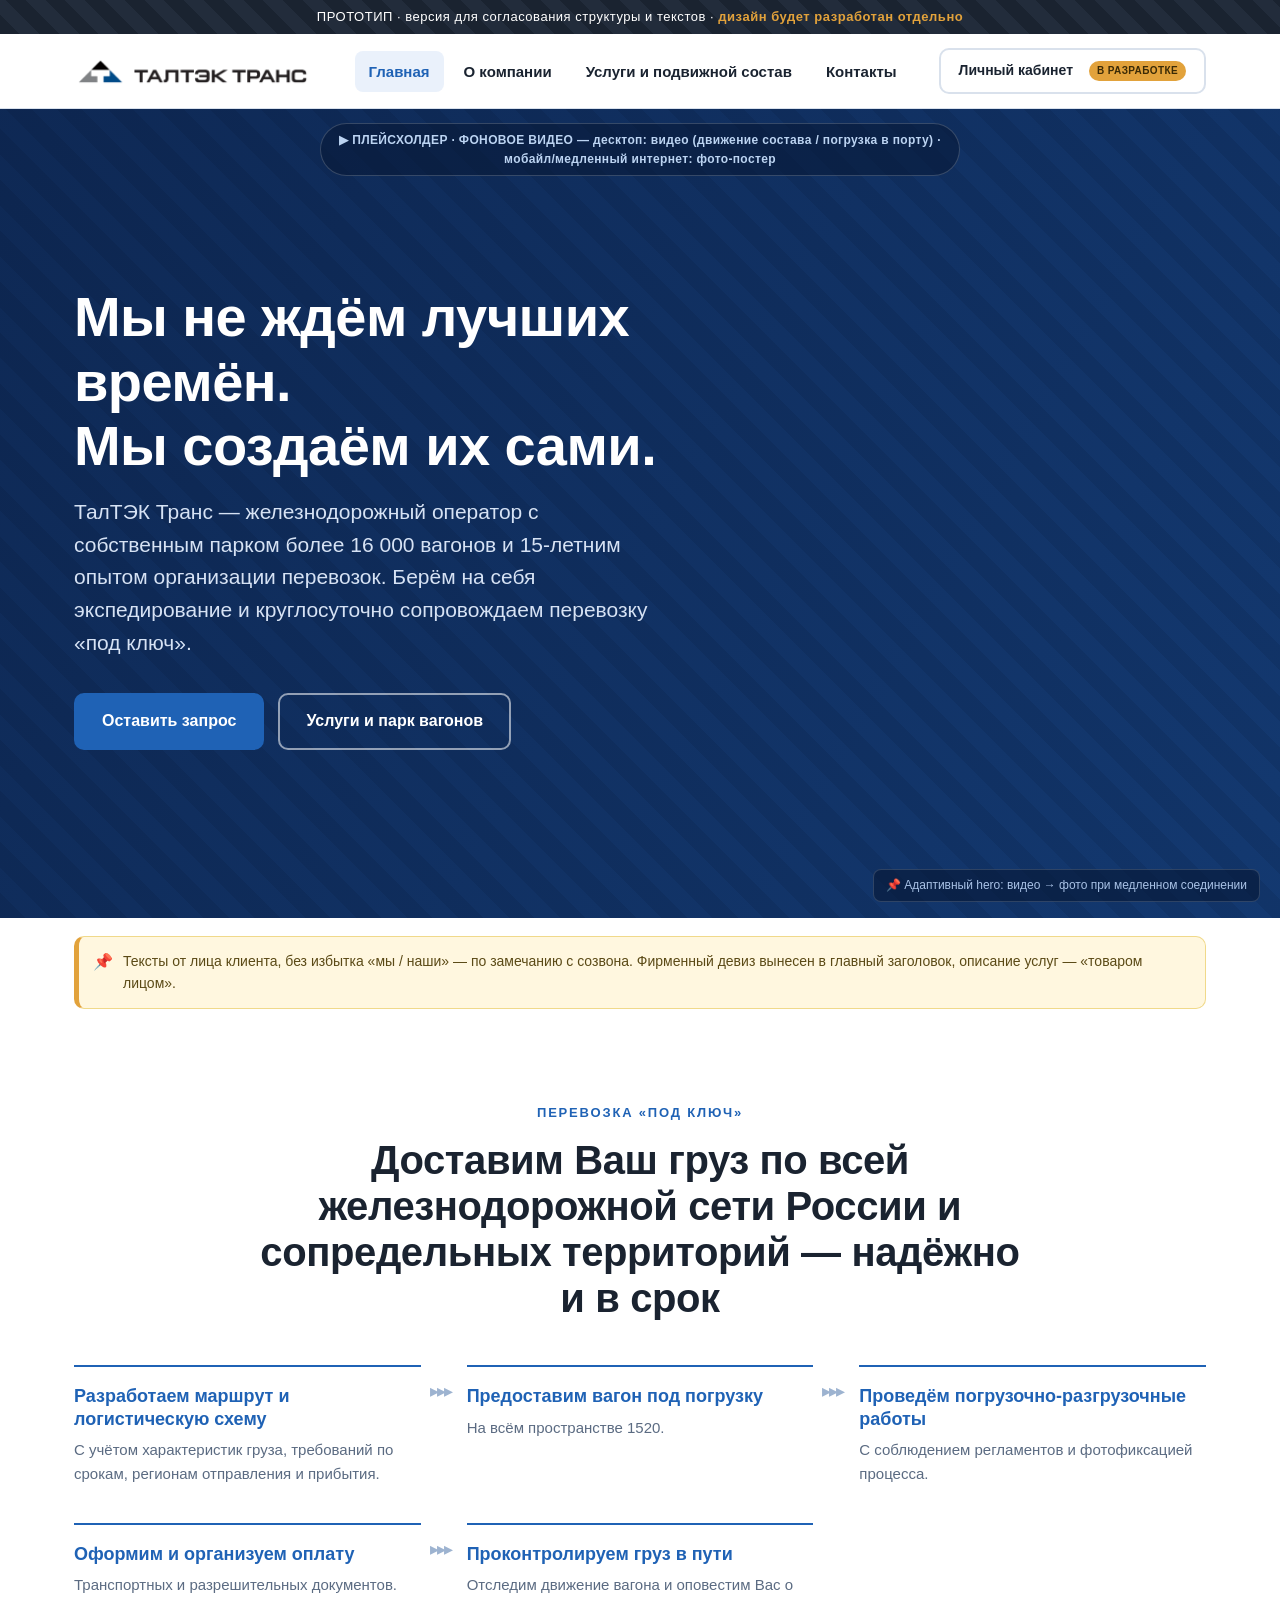
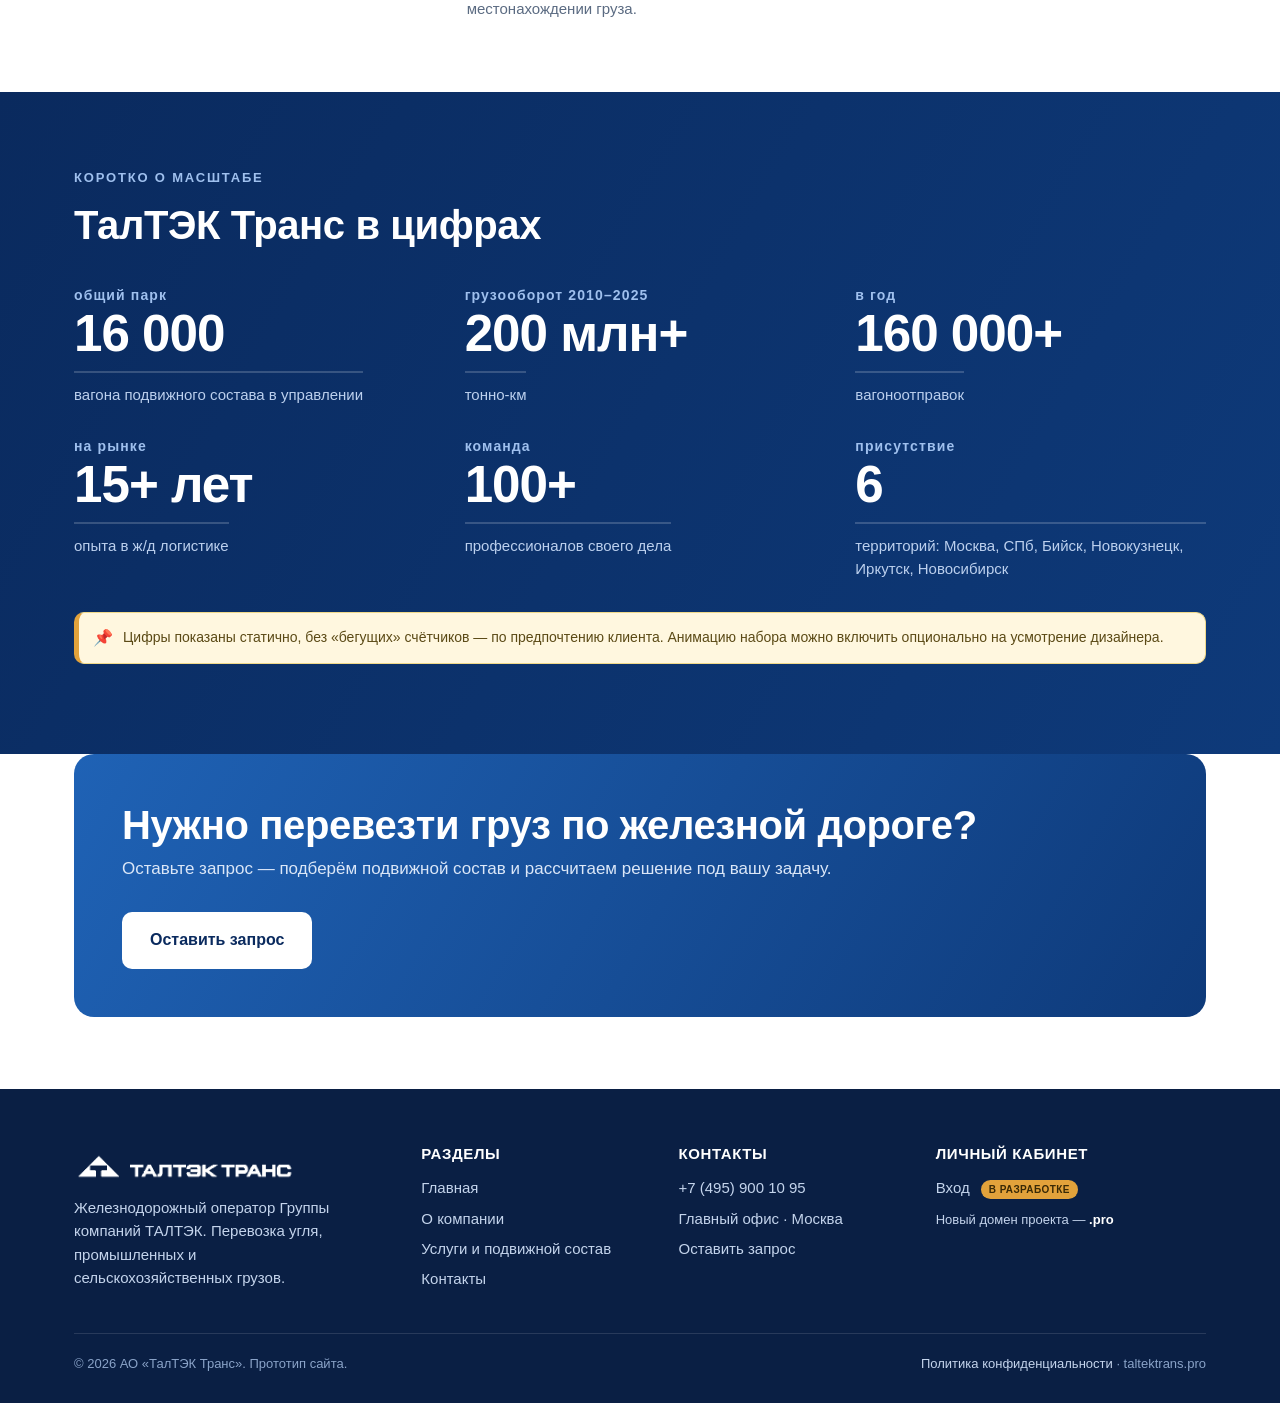
==== index.html @ 619612bc "Правки клиента по «Контакты» + футер - комдеп: новые руководители департаментов (полувагоны/крытые/з" ====
<!DOCTYPE html>
<html lang="ru">
<head>
<meta charset="UTF-8">
<meta name="viewport" content="width=device-width, initial-scale=1">
<title>ТалТЭК Транс — железнодорожный оператор · ПРОТОТИП</title>
<link rel="stylesheet" href="assets/styles.css">
</head>
<body>

<div class="proto-bar">ПРОТОТИП · версия для согласования структуры и текстов · <b>дизайн будет разработан отдельно</b></div>

<!-- ХЕДЕР -->
<header class="header">
  <div class="container row">
    <a class="brand" href="index.html">
      <img class="logo" src="assets/logo-trans.png" alt="ТалТЭК Транс" width="486" height="61">
    </a>
    <button class="burger" aria-label="Меню"><span></span><span></span><span></span></button>
    <nav class="nav">
      <a class="active" href="index.html">Главная</a>
      <a href="about.html">О компании</a>
      <a href="services.html">Услуги и подвижной состав</a>
      <a href="contacts.html">Контакты</a>
    </nav>
    <div class="tools">
      <a class="btn btn-outline btn-sm lk" href="#" data-stub="Личный кабинет — в стадии разработки.">Личный кабинет<span class="badge">в разработке</span></a>
    </div>
  </div>
</header>

<!-- HERO -->
<section class="hero">
  <div class="ph"></div>
  <div class="hero-cap">▶ ПЛЕЙСХОЛДЕР · ФОНОВОЕ ВИДЕО — десктоп: видео (движение состава / погрузка в порту) · мобайл/медленный интернет: фото-постер</div>
  <div class="container">
    <div class="inner">
      <h1>Мы не ждём лучших времён.<br>Мы создаём их сами.</h1>
      <p>ТалТЭК Транс — железнодорожный оператор с собственным парком более 16&nbsp;000 вагонов и 15-летним опытом организации перевозок. Берём на себя экспедирование и круглосуточно сопровождаем перевозку «под ключ».</p>
      <div class="cta">
        <a class="btn btn-primary" href="contacts.html#form">Оставить запрос</a>
        <a class="btn btn-ghost" href="services.html">Услуги и парк вагонов</a>
      </div>
    </div>
  </div>
  <div class="media-note">📌 Адаптивный hero: видео → фото при медленном соединении</div>
</section>

<div class="container">
  <div class="note">Тексты от лица клиента, без избытка «мы / наши» — по замечанию с созвона. Фирменный девиз вынесен в главный заголовок, описание услуг — «товаром лицом».</div>
</div>

<!-- ЧТО МЫ ДЕЛАЕМ -->
<section>
  <div class="container">
    <div class="center narrow" style="margin:0 auto 12px">
      <span class="eyebrow">Перевозка «под ключ»</span>
      <h2>Доставим Ваш груз по всей железнодорожной сети России и сопредельных территорий — надёжно и в&nbsp;срок</h2>
    </div>
    <div class="route">
      <div class="rstep">
        <div class="rtitle">Разработаем маршрут и логистическую схему</div>
        <div class="rdesc">С учётом характеристик груза, требований по срокам, регионам отправления и прибытия.</div>
      </div>
      <div class="rstep">
        <div class="rtitle">Предоставим вагон под погрузку</div>
        <div class="rdesc">На всём пространстве 1520.</div>
      </div>
      <div class="rstep">
        <div class="rtitle">Проведём погрузочно-разгрузочные работы</div>
        <div class="rdesc">С соблюдением регламентов и фотофиксацией процесса.</div>
      </div>
      <div class="rstep">
        <div class="rtitle">Оформим и организуем оплату</div>
        <div class="rdesc">Транспортных и разрешительных документов.</div>
      </div>
      <div class="rstep">
        <div class="rtitle">Проконтролируем груз в пути</div>
        <div class="rdesc">Отследим движение вагона и оповестим Вас о местонахождении груза.</div>
      </div>
    </div>
  </div>
</section>

<!-- ЦИФРЫ (тизер) -->
<section class="section-navy">
  <div class="container">
    <span class="eyebrow" style="color:#9fc0ee">Коротко о масштабе</span>
    <h2>ТалТЭК Транс в цифрах</h2>
    <div class="stats mt40">
      <div class="stat"><div class="num"><span class="u">общий парк</span>16 000</div><div class="lbl">вагона подвижного состава в управлении</div></div>
      <div class="stat"><div class="num"><span class="u">грузооборот 2010–2025</span>200 млн+</div><div class="lbl">тонно-км</div></div>
      <div class="stat"><div class="num"><span class="u">в год</span>160 000+</div><div class="lbl">вагоноотправок</div></div>
      <div class="stat"><div class="num"><span class="u">на рынке</span>15+ лет</div><div class="lbl">опыта в ж/д логистике</div></div>
      <div class="stat"><div class="num"><span class="u">команда</span>100+</div><div class="lbl">профессионалов своего дела</div></div>
      <div class="stat"><div class="num"><span class="u">присутствие</span>6</div><div class="lbl">территорий: Москва, СПб, Бийск, Новокузнецк, Иркутск, Новосибирск</div></div>
    </div>
    <div class="note" style="margin-top:30px">Цифры показаны статично, без «бегущих» счётчиков — по предпочтению клиента. Анимацию набора можно включить опционально на усмотрение дизайнера.</div>
  </div>
</section>

<!-- CTA -->
<section style="padding-top:0">
  <div class="container">
    <div class="cta-band">
      <div>
        <h2>Нужно перевезти груз по железной дороге?</h2>
        <p>Оставьте запрос — подберём подвижной состав и рассчитаем решение под вашу задачу.</p>
      </div>
      <a class="btn btn-primary" style="background:#fff;color:var(--navy)" href="contacts.html#form">Оставить запрос</a>
    </div>
  </div>
</section>

<!-- ФУТЕР -->
<footer class="footer">
  <div class="container">
    <div class="cols">
      <div>
        <a class="brand" href="index.html"><img class="logo" src="assets/logo-white.png" alt="ТалТЭК Транс" width="486" height="61"></a>
        <p style="margin-top:16px;max-width:280px">Железнодорожный оператор Группы компаний ТАЛТЭК. Перевозка угля, промышленных и сельскохозяйственных грузов.</p>
      </div>
      <div>
        <h4>Разделы</h4>
        <a href="index.html">Главная</a>
        <a href="about.html">О компании</a>
        <a href="services.html">Услуги и подвижной состав</a>
        <a href="contacts.html">Контакты</a>
      </div>
      <div>
        <h4>Контакты</h4>
        <a href="tel:+74959001095">+7 (495) 900 10 95</a>
        <a href="#" data-stub="Это прототип — переход к карте/сайту будет на готовом сайте.">Главный офис · Москва</a>
        <a href="contacts.html#form">Оставить запрос</a>
      </div>
      <div>
        <h4>Личный кабинет</h4>
        <a href="#" data-stub="Личный кабинет — в стадии разработки.">Вход <span class="badge">в разработке</span></a>
        <p style="margin-top:10px;font-size:13px">Новый домен проекта — <b style="color:#fff">.pro</b></p>
      </div>
    </div>
    <div class="bottom">
      <span>© 2026 АО «ТалТЭК Транс». Прототип сайта.</span>
      <span><a href="#" data-stub="Заглушка прототипа." style="display:inline">Политика конфиденциальности</a> · taltektrans.pro</span>
    </div>
  </div>
</footer>

<script src="assets/script.js"></script>
</body>
</html>
---- assets/styles.css ----
/* ТалТЭК Транс — прототип сайта. Прото-уровень: структура + контент.
   Цвета и шрифты приближены к брендбуку, финальный дизайн — за дизайнером. */

:root{
  --navy:#0A2A5E;       /* глубокий синий (фоны) */
  --navy-2:#0E3A7A;
  --blue:#1F62B5;       /* основной акцент */
  --blue-br:#2E7BD6;    /* светлый акцент */
  --gold:#E2A23B;       /* зерновое направление */
  --ink:#1A2330;        /* текст */
  --muted:#5B6B82;
  --line:#D9E1EC;
  --bg:#F4F7FB;
  --white:#fff;
  --radius:14px;
  --maxw:1180px;
  --shadow:0 6px 28px rgba(13,42,94,.08);
  --font:-apple-system,"Segoe UI",Roboto,Arial,sans-serif;
}

*{box-sizing:border-box;margin:0;padding:0}
html{scroll-behavior:smooth}
body{font-family:var(--font);color:var(--ink);background:var(--white);line-height:1.55;font-size:17px;-webkit-font-smoothing:antialiased}
a{color:var(--blue);text-decoration:none}
img{max-width:100%;display:block}
.container{max-width:var(--maxw);margin:0 auto;padding:0 24px}
section{padding:72px 0}
h1,h2,h3,h4{line-height:1.15;font-weight:800;letter-spacing:-.01em;color:var(--ink)}
h1{font-size:clamp(32px,5vw,56px)}
h2{font-size:clamp(26px,3.4vw,40px)}
h3{font-size:22px}
.lead{font-size:clamp(18px,2vw,22px);color:var(--muted);font-weight:400}
.eyebrow{display:inline-block;font-size:13px;font-weight:700;letter-spacing:.14em;text-transform:uppercase;color:var(--blue);margin-bottom:14px}
.muted{color:var(--muted)}
.center{text-align:center}
.narrow{max-width:760px}
.mt8{margin-top:8px}.mt16{margin-top:16px}.mt24{margin-top:24px}.mt40{margin-top:40px}

/* ---------- ПРОТОТИП-плашка ---------- */
.proto-bar{background:repeating-linear-gradient(45deg,#1a2330,#1a2330 14px,#222c3b 14px,#222c3b 28px);color:#fff;font-size:13px;letter-spacing:.04em;text-align:center;padding:7px 16px}
.proto-bar b{color:var(--gold)}

/* ---------- Кнопки ---------- */
.btn{display:inline-flex;align-items:center;gap:9px;font-weight:700;font-size:16px;padding:14px 26px;border-radius:10px;border:2px solid transparent;cursor:pointer;transition:.18s;white-space:nowrap}
.btn-primary{background:var(--blue);color:#fff}
.btn-primary:hover{background:var(--navy-2)}
.btn-ghost{background:transparent;border-color:rgba(255,255,255,.55);color:#fff}
.btn-ghost:hover{background:rgba(255,255,255,.12)}
.btn-outline{background:#fff;border-color:var(--line);color:var(--ink)}
.btn-outline:hover{border-color:var(--blue);color:var(--blue)}
.btn-sm{padding:10px 18px;font-size:14px}

/* ---------- Хедер ---------- */
.header{position:sticky;top:0;z-index:50;background:rgba(255,255,255,.96);backdrop-filter:blur(8px);border-bottom:1px solid var(--line)}
.header .row{display:flex;align-items:center;gap:28px;height:74px}
.brand{display:flex;align-items:center;gap:11px;font-weight:800;letter-spacing:.02em;color:var(--navy)}
.brand .mark{width:40px;height:34px;flex:none}
.brand .wm{font-size:20px;line-height:1}
.brand .wm small{display:block;font-size:11px;letter-spacing:.34em;font-weight:700;color:var(--blue)}
.brand .logo{height:30px;width:auto;display:block}
.footer .brand .logo{height:28px}
.nav{display:flex;gap:6px;margin-left:auto}
.nav a{padding:9px 14px;border-radius:8px;color:var(--ink);font-weight:600;font-size:15px}
.nav a:hover{background:var(--bg);color:var(--blue)}
.nav a.active{color:var(--blue);background:#EAF1FB}
.header .tools{display:flex;align-items:center;gap:12px}
.lk{position:relative}
.badge{display:inline-block;font-size:10px;font-weight:700;letter-spacing:.04em;background:var(--gold);color:#3a2a06;border-radius:20px;padding:2px 8px;vertical-align:middle;margin-left:7px;text-transform:uppercase}
.lang{font-size:14px;font-weight:700;color:var(--muted)}
.lang b{color:var(--ink)}
.burger{display:none;flex-direction:column;gap:5px;background:none;border:0;cursor:pointer;padding:8px}
.burger span{width:24px;height:2px;background:var(--ink);display:block}

/* ---------- Плейсхолдеры медиа ---------- */
.ph{position:relative;border:2px dashed #9db3d0;border-radius:12px;background:
   repeating-linear-gradient(45deg,#eef3fa,#eef3fa 12px,#e6edf7 12px,#e6edf7 24px);
   display:flex;flex-direction:column;align-items:center;justify-content:center;gap:8px;
   color:#48618a;text-align:center;padding:24px;min-height:180px}
.ph .tag{font-weight:800;letter-spacing:.06em;font-size:15px;color:var(--navy)}
.ph .sub{font-size:13px;max-width:420px;color:#5d7398}
.ph .ico{font-size:30px;line-height:1}
.ph-video{min-height:360px}
.ratio-16x9{aspect-ratio:16/9;min-height:0}
.ratio-4x3{aspect-ratio:4/3;min-height:0}
.ratio-1x1{aspect-ratio:1/1;min-height:0}

/* ---------- Hero ---------- */
.hero{position:relative;color:#fff;background:linear-gradient(120deg,var(--navy),var(--navy-2));overflow:hidden}
.hero .ph{position:absolute;inset:0;border-radius:0;border:0;background:
   linear-gradient(120deg,rgba(8,28,66,.55),rgba(14,58,122,.35)),
   repeating-linear-gradient(45deg,#13315f,#13315f 18px,#16386b 18px,#16386b 36px);
   color:#cfe0f6;opacity:1;z-index:0}
.hero-cap{position:absolute;top:14px;left:50%;transform:translateX(-50%);z-index:3;max-width:90%;text-align:center;font-size:12px;font-weight:600;letter-spacing:.03em;color:#bcd4f2;background:rgba(8,24,54,.55);border:1px solid rgba(255,255,255,.18);padding:7px 16px;border-radius:30px}
.hero .inner{position:relative;z-index:2;padding:104px 0 96px;max-width:760px}
.hero .ribbon{display:inline-block;font-size:14px;font-weight:700;letter-spacing:.02em;background:rgba(255,255,255,.12);border:1px solid rgba(255,255,255,.25);padding:8px 16px;border-radius:40px;margin-bottom:22px}
.hero h1{color:#fff}
.hero p{font-size:clamp(17px,2vw,21px);color:#d6e2f4;margin-top:18px;max-width:600px}
.hero .cta{display:flex;gap:14px;flex-wrap:wrap;margin-top:34px}
.hero .media-note{position:absolute;right:20px;bottom:16px;z-index:3;font-size:12px;color:#a9c2e6;background:rgba(8,24,54,.6);padding:6px 12px;border-radius:8px;border:1px solid rgba(255,255,255,.15)}

/* page hero (внутренние) */
.phero{background:linear-gradient(120deg,var(--navy),var(--navy-2));color:#fff;padding:64px 0}
.phero h1{color:#fff}
.phero p{color:#d6e2f4;margin-top:12px;max-width:680px}
.crumbs{font-size:13px;color:#9fbbe4;margin-bottom:14px}
.crumbs a{color:#cfe0f6}

/* ---------- Сетки/карточки ---------- */
.grid{display:grid;gap:24px}
.g2{grid-template-columns:repeat(2,1fr)}
.g3{grid-template-columns:repeat(3,1fr)}
.g4{grid-template-columns:repeat(4,1fr)}
.card{background:#fff;border:1px solid var(--line);border-radius:var(--radius);padding:26px;transition:.18s}
.card:hover{box-shadow:var(--shadow);border-color:#c3d3e8}
.card h3{margin-bottom:10px}
.card .ico-circle{width:52px;height:52px;border-radius:12px;background:#EAF1FB;color:var(--blue);display:flex;align-items:center;justify-content:center;font-size:24px;margin-bottom:16px}
.card ul{list-style:none;margin-top:12px}
.card ul li{padding-left:26px;position:relative;margin:8px 0;color:var(--muted)}
.card ul li::before{content:"✓";position:absolute;left:0;color:var(--blue);font-weight:800}
.tile-soft{background:var(--bg);border-color:transparent}

/* ---------- Маршрут «под ключ» (route) ---------- */
.route{display:grid;grid-template-columns:repeat(3,1fr);gap:38px 46px;margin-top:44px}
.rstep{position:relative;padding-top:18px;border-top:2px solid var(--blue)}
.rstep .rtitle{color:var(--blue);font-weight:800;font-size:18px;line-height:1.25;margin-bottom:8px}
.rstep .rdesc{color:var(--muted);font-size:15px}
.rstep:not(:nth-child(3n)):not(:last-child)::after{content:"▸";position:absolute;top:11px;right:-30px;color:#9db3d0;font-size:18px;letter-spacing:-2px;text-shadow:-7px 0 #9db3d0,-14px 0 #9db3d0}

.section-bg{background:var(--bg)}
.section-navy{background:linear-gradient(120deg,var(--navy),var(--navy-2));color:#fff}
.section-navy h2,.section-navy h3{color:#fff}
.section-navy .lead{color:#cfe0f6}

/* ---------- Цифры ---------- */
.stats{display:grid;grid-template-columns:repeat(3,1fr);gap:30px 40px}
.stat .num{font-size:clamp(34px,4vw,52px);font-weight:800;letter-spacing:-.02em;line-height:1;color:#fff}
.stat .num .u{font-size:14px;font-weight:700;color:#9fc0ee;display:block;letter-spacing:.08em;margin-bottom:6px}
.stat .lbl{margin-top:12px;color:#bcd0ee;font-size:15px;border-top:2px solid rgba(255,255,255,.18);padding-top:10px;display:inline-block}
.stats.on-light .stat .num{color:var(--navy)}
.stats.on-light .stat .num .u{color:var(--blue)}
.stats.on-light .stat .lbl{color:var(--muted);border-color:var(--line)}

/* парк вагонов */
.fleet{display:grid;grid-template-columns:1.3fr 1fr;gap:24px}
.fleet .big{background:linear-gradient(150deg,#0c2c60,#103e80);color:#fff;border-radius:18px;padding:34px}
.fleet .big .n{font-size:clamp(48px,8vw,86px);font-weight:800;line-height:.95;letter-spacing:-.03em}
.fleet .col{display:grid;gap:24px}
.fleet .mini{border-radius:18px;padding:26px}
.fleet .mini.dark{background:#0f2f63;color:#fff}
.fleet .mini.light{background:var(--bg);color:var(--ink)}
.fleet .mini .n{font-size:clamp(34px,5vw,50px);font-weight:800;letter-spacing:-.02em}
.fleet .mini .cap{font-weight:700;font-size:15px;opacity:.85}

/* ---------- Процесс «под ключ» ---------- */
.steps{counter-reset:s;display:grid;grid-template-columns:repeat(3,1fr);gap:22px}
.step{background:#fff;border:1px solid var(--line);border-radius:var(--radius);padding:24px;position:relative}
.step::before{counter-increment:s;content:counter(s,decimal-leading-zero);font-weight:800;font-size:15px;color:#fff;background:var(--blue);width:38px;height:38px;border-radius:10px;display:flex;align-items:center;justify-content:center;margin-bottom:14px}
.step h4{font-size:17px;margin-bottom:6px}
.step p{color:var(--muted);font-size:15px}

/* ---------- Вагоны ---------- */
.vagons{display:grid;grid-template-columns:repeat(3,1fr);gap:24px}
.vagon{border:1px solid var(--line);border-radius:var(--radius);overflow:hidden;background:#fff;display:flex;flex-direction:column}
.vagon .ph{border:0;border-radius:0;border-bottom:1px dashed #9db3d0}
.vagon .body{padding:20px}
.vagon h3{font-size:19px}
.vagon .spec{list-style:none;margin-top:12px;font-size:14px}
.vagon .spec li{display:flex;justify-content:space-between;gap:12px;padding:7px 0;border-top:1px solid var(--line);color:var(--muted)}
.vagon .spec li b{color:var(--ink);font-weight:700;text-align:right}
.chip{display:inline-block;font-size:11px;font-weight:800;letter-spacing:.05em;text-transform:uppercase;padding:4px 10px;border-radius:20px;background:#EAF1FB;color:var(--blue)}
.chip.new{background:var(--gold);color:#3a2a06}
.chip.tbd{background:#eef0f3;color:#7a8699}

/* ---------- Форма ---------- */
.form-wrap{display:grid;grid-template-columns:1.1fr .9fr;gap:40px;align-items:start}
.form{background:#fff;border:1px solid var(--line);border-radius:18px;padding:32px;box-shadow:var(--shadow)}
.field{margin-bottom:18px}
.field label{display:block;font-weight:600;font-size:14px;margin-bottom:7px}
.field .req{color:#c0392b}
.field input,.field select,.field textarea{width:100%;padding:13px 14px;border:1.5px solid var(--line);border-radius:10px;font:inherit;font-size:15px;background:#fff;color:var(--ink)}
.field input:focus,.field select:focus,.field textarea:focus{outline:0;border-color:var(--blue)}
.field textarea{min-height:110px;resize:vertical}
.f2{display:grid;grid-template-columns:1fr 1fr;gap:18px}
.consent{display:flex;gap:10px;font-size:13px;color:var(--muted);align-items:flex-start}
.consent input{width:auto;margin-top:3px}

/* контактные карточки людей */
.person{display:flex;gap:16px;align-items:center;background:#fff;border:1px solid var(--line);border-radius:14px;padding:18px}
.person .ava{width:64px;height:64px;border-radius:12px;flex:none;border:2px dashed #9db3d0;background:#eef3fa;display:flex;align-items:center;justify-content:center;color:#7c93b6;font-size:12px;text-align:center;font-weight:700}
.person .role{font-size:13px;color:var(--muted)}
.person .who{font-weight:700}
.person .links{font-size:14px;margin-top:6px}
.person .links a{margin-right:14px;font-weight:600}

.offices{display:grid;grid-template-columns:repeat(3,1fr);gap:18px}
.office{border:1px solid var(--line);border-radius:12px;padding:18px}
.office .city{font-weight:700}
.office.main{border-color:var(--blue);background:#F3F8FF}
.office .tel{color:var(--blue);font-weight:700;margin-top:4px}

/* ---------- Аннотации (заметки дизайнеру) ---------- */
.note{position:relative;background:#FFF7DF;border:1px solid #F0D98A;border-left:5px solid var(--gold);border-radius:10px;padding:14px 16px 14px 44px;font-size:14px;color:#5b4a16;margin:18px 0}
.note::before{content:"📌";position:absolute;left:14px;top:13px;font-size:16px}
.note b{color:#3f340d}
.note.compact{margin:14px 0}

/* ---------- Лента CTA ---------- */
.cta-band{background:linear-gradient(120deg,var(--blue),var(--navy-2));color:#fff;border-radius:20px;padding:48px;display:flex;align-items:center;justify-content:space-between;gap:30px;flex-wrap:wrap}
.cta-band h2{color:#fff}
.cta-band p{color:#dbe7f8;margin-top:8px}

/* ---------- Футер ---------- */
.footer{background:#0A1F44;color:#c4d4ec;padding:56px 0 28px;font-size:15px}
.footer .cols{display:grid;grid-template-columns:1.4fr 1fr 1fr 1.2fr;gap:32px}
.footer h4{color:#fff;font-size:15px;letter-spacing:.04em;text-transform:uppercase;margin-bottom:14px}
.footer a{color:#c4d4ec;display:block;margin:7px 0}
.footer a:hover{color:#fff}
.footer .brand .wm{color:#fff}
.footer .brand small{color:#9fc0ee}
.footer .bottom{border-top:1px solid rgba(255,255,255,.12);margin-top:36px;padding-top:20px;display:flex;justify-content:space-between;gap:16px;flex-wrap:wrap;color:#8aa3c8;font-size:13px}

/* ---------- Адаптив ---------- */
@media(max-width:980px){
  .nav{display:none;position:absolute;top:74px;left:0;right:0;flex-direction:column;background:#fff;border-bottom:1px solid var(--line);padding:12px}
  .nav.open{display:flex}
  .burger{display:flex;margin-left:auto}
  .header .tools .lang{display:none}
  .g3,.g4,.vagons,.steps,.offices,.stats,.route{grid-template-columns:repeat(2,1fr)}
  .fleet,.form-wrap{grid-template-columns:1fr}
  .rstep::after{display:none}
}
@media(max-width:620px){
  section{padding:52px 0}
  .g2,.g3,.g4,.vagons,.steps,.offices,.stats,.f2,.route{grid-template-columns:1fr}
  .cta-band{padding:30px}
  .footer .cols{grid-template-columns:1fr 1fr}
  .hero .inner{padding:72px 0 64px}
  .brand .logo{height:24px}
}
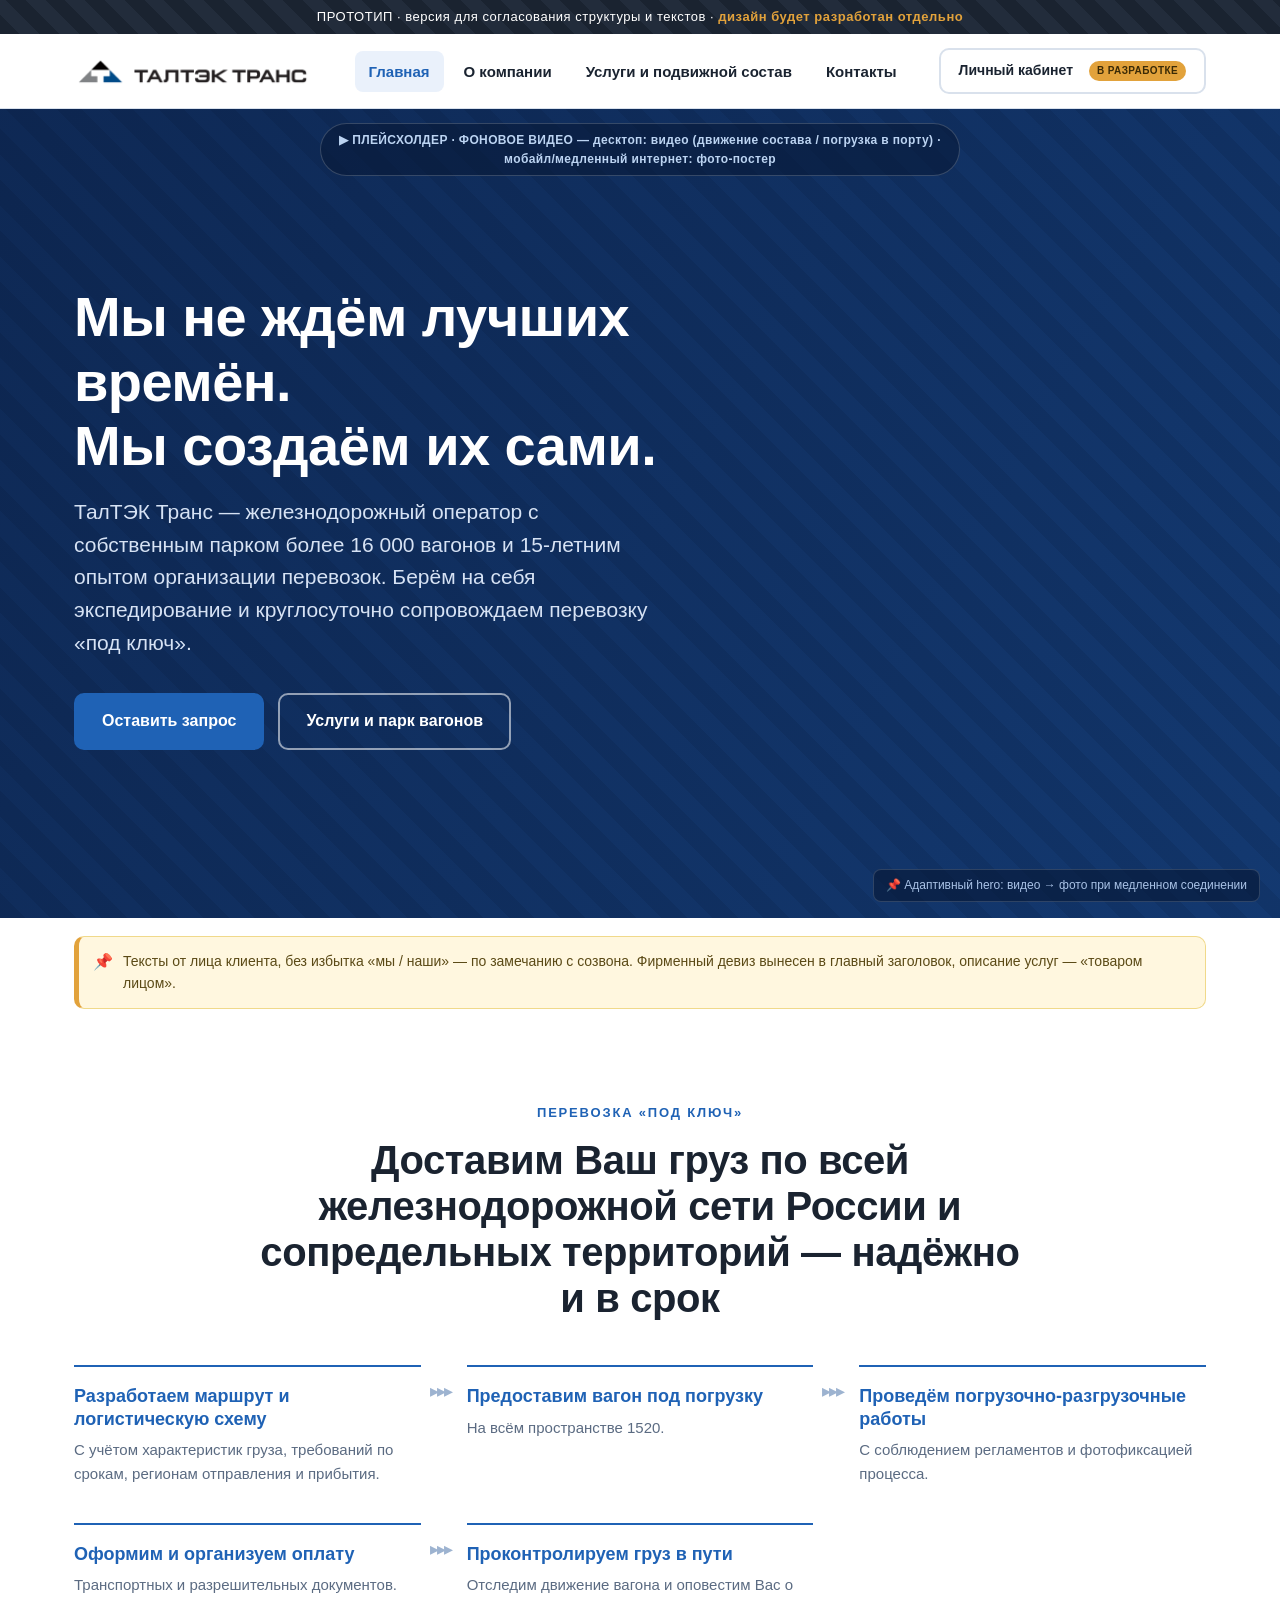
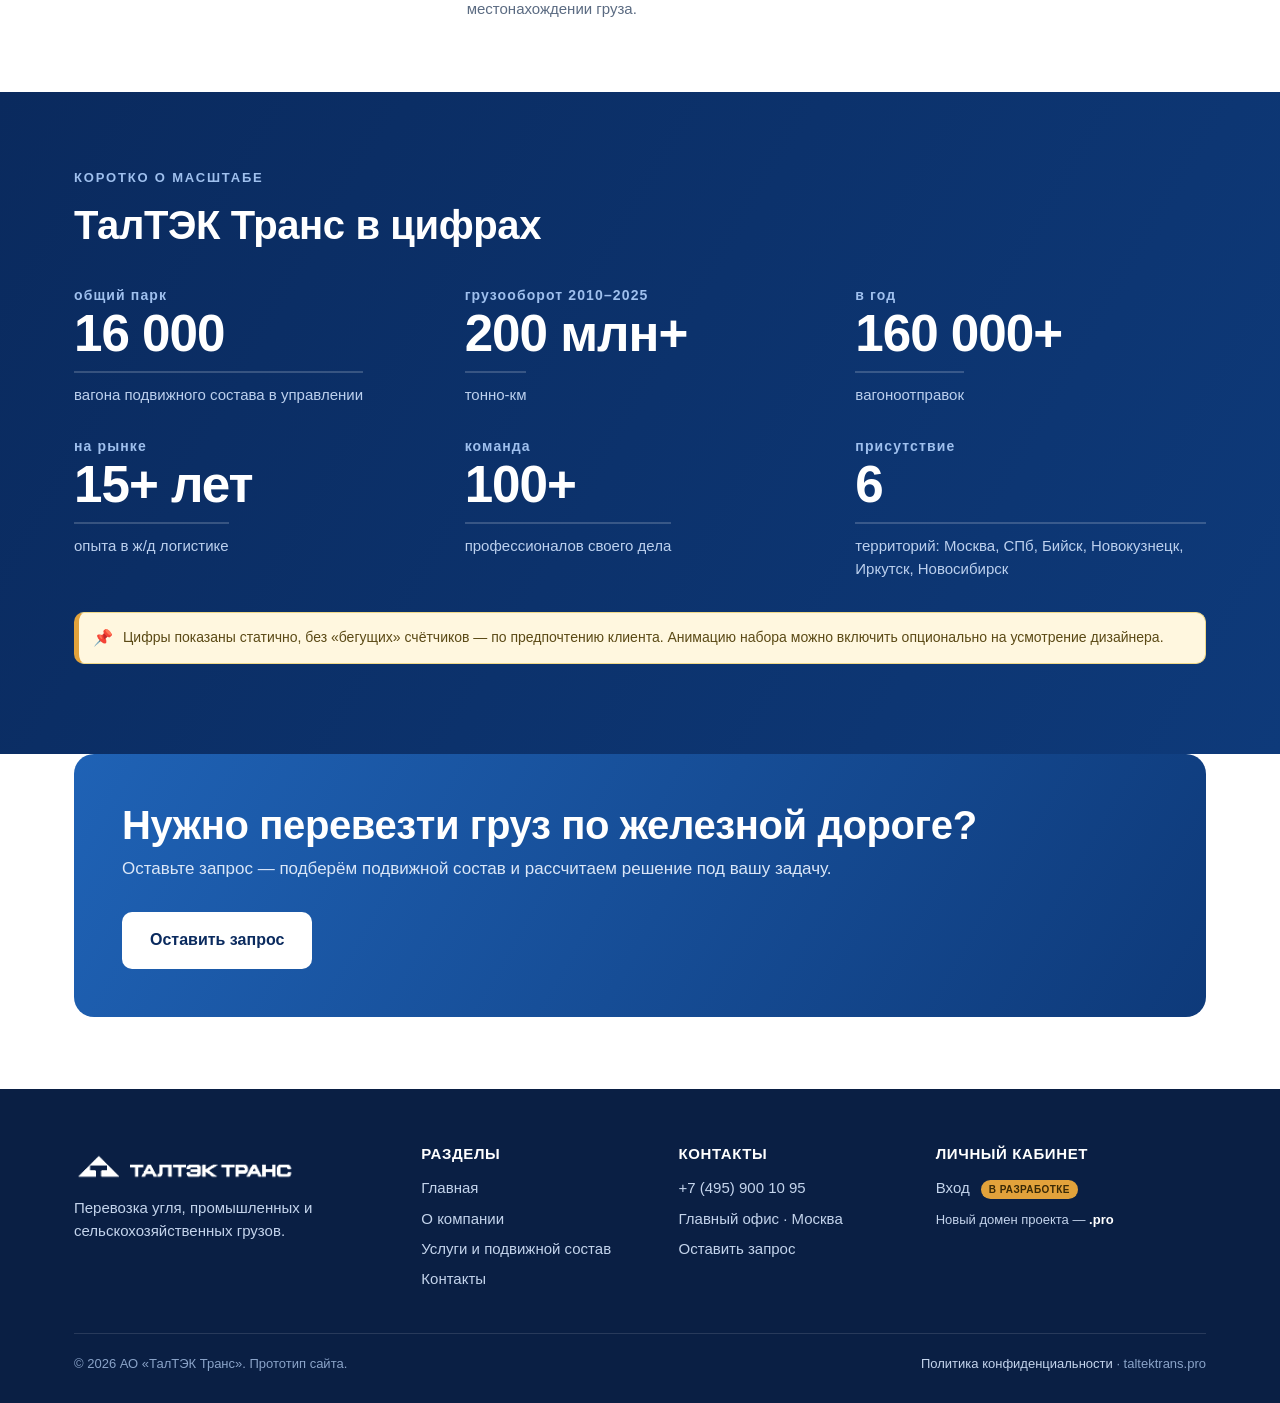
==== commit 67593e23: "Футер: убран текст про оператора ГК ТАЛТЭК, оставлено описание грузов Co-Authored-By: Claude Opus 4." ====
--- a/index.html
+++ b/index.html
@@ -118,7 +118,7 @@
     <div class="cols">
       <div>
         <a class="brand" href="index.html"><img class="logo" src="assets/logo-white.png" alt="ТалТЭК Транс" width="486" height="61"></a>
-        <p style="margin-top:16px;max-width:280px">Железнодорожный оператор Группы компаний ТАЛТЭК. Перевозка угля, промышленных и сельскохозяйственных грузов.</p>
+        <p style="margin-top:16px;max-width:280px">Перевозка угля, промышленных и сельскохозяйственных грузов.</p>
       </div>
       <div>
         <h4>Разделы</h4>
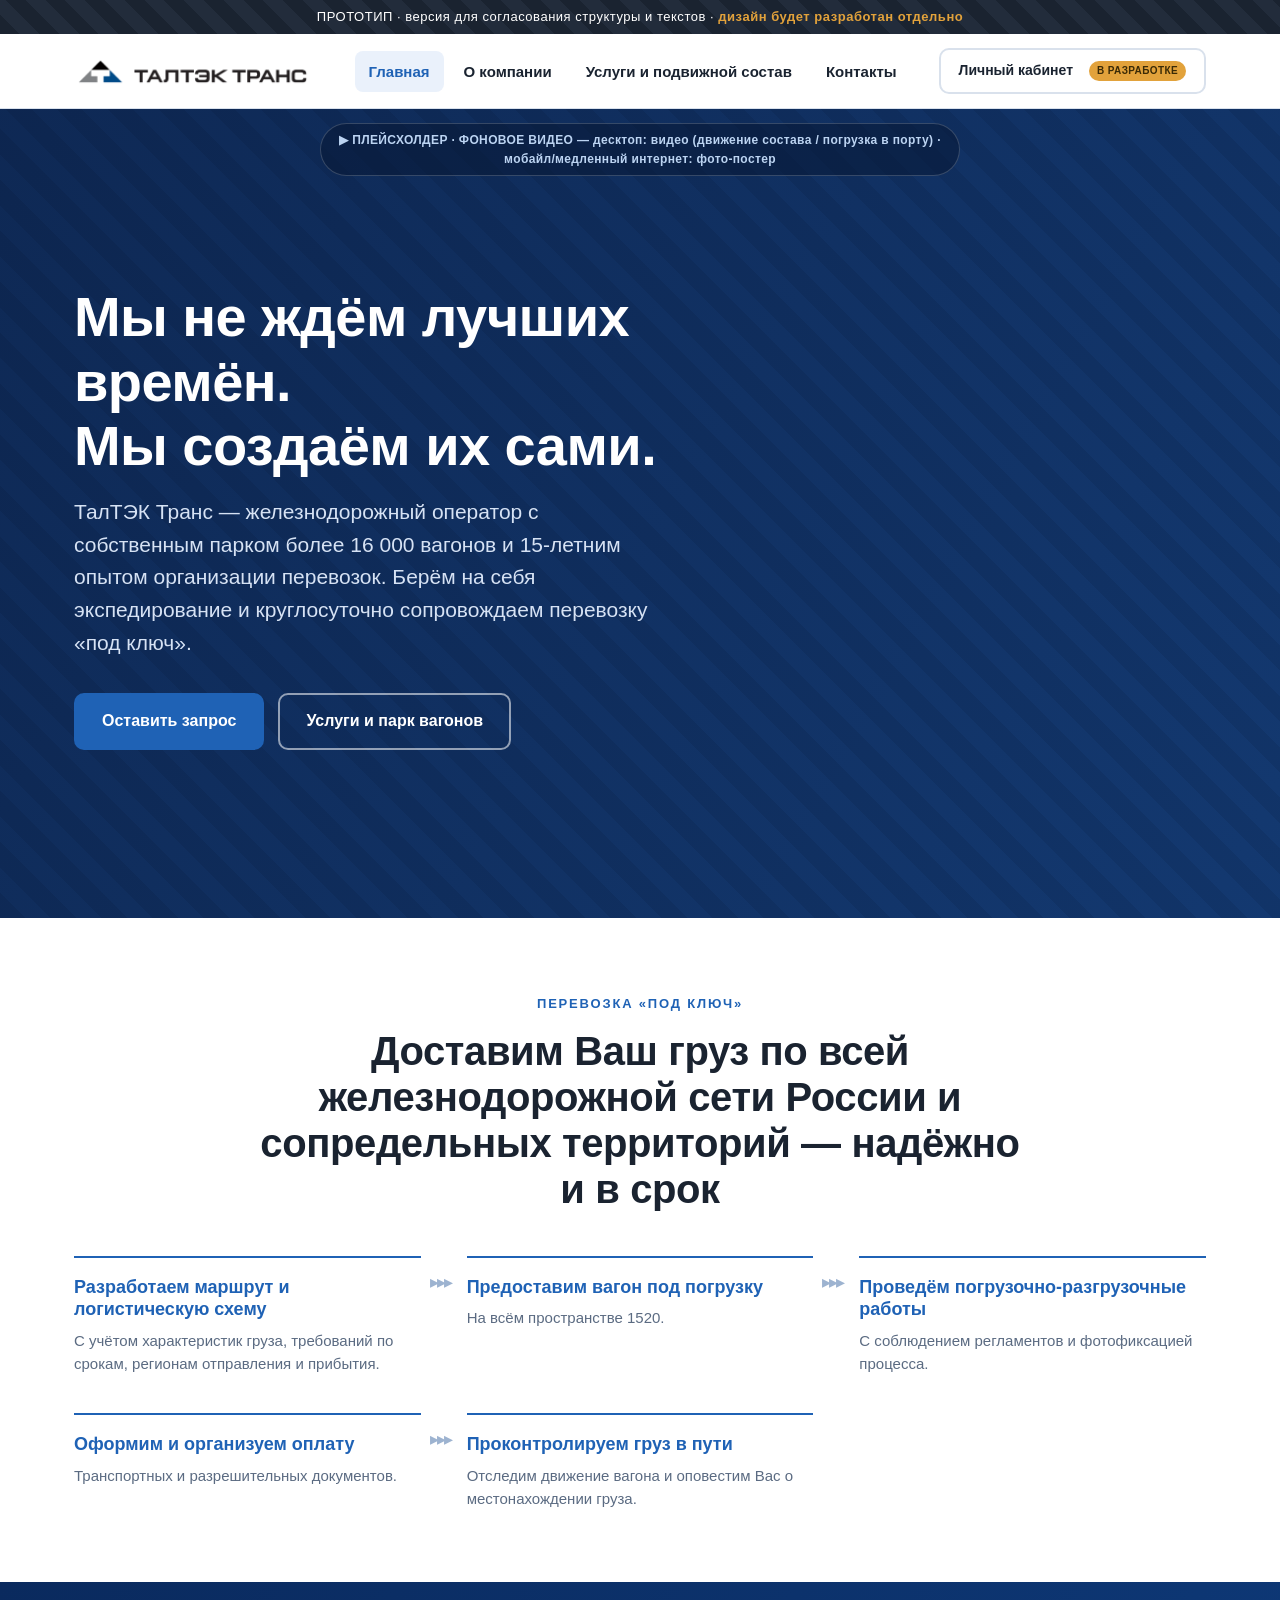
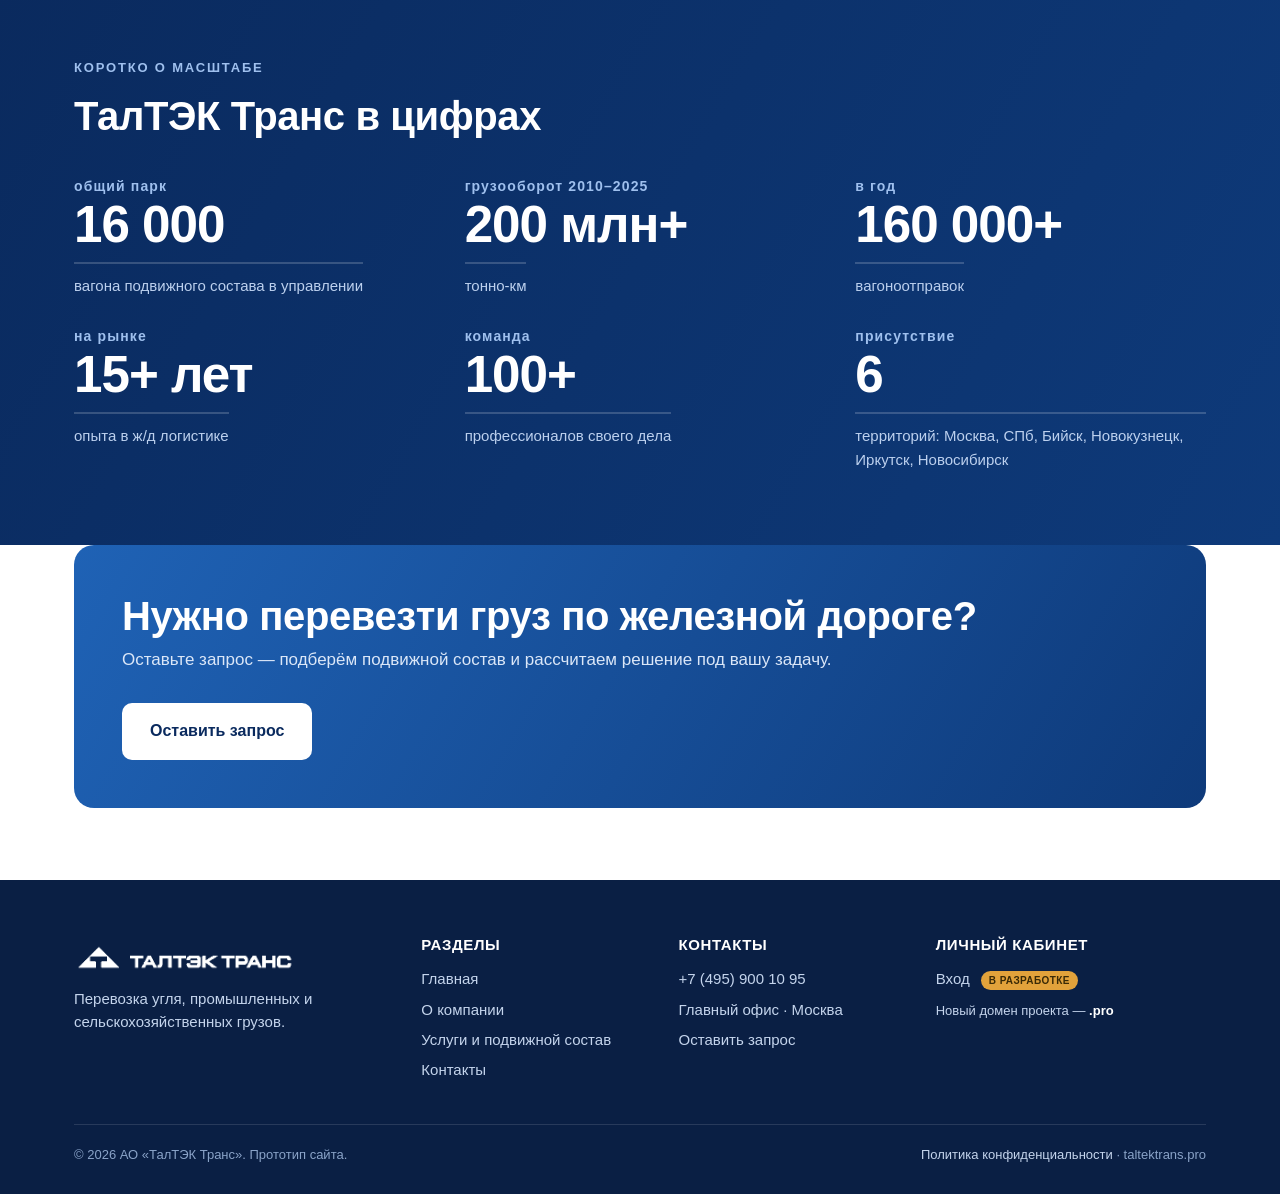
==== commit 97f45b09: "Убраны служебные плашки-аннотации (📌) со всех страниц Co-Authored-By: Claude Opus 4.8 <noreply@anthr" ====
--- a/index.html
+++ b/index.html
@@ -43,12 +43,7 @@
       </div>
     </div>
   </div>
-  <div class="media-note">📌 Адаптивный hero: видео → фото при медленном соединении</div>
 </section>
-
-<div class="container">
-  <div class="note">Тексты от лица клиента, без избытка «мы / наши» — по замечанию с созвона. Фирменный девиз вынесен в главный заголовок, описание услуг — «товаром лицом».</div>
-</div>
 
 <!-- ЧТО МЫ ДЕЛАЕМ -->
 <section>
@@ -95,7 +90,6 @@
       <div class="stat"><div class="num"><span class="u">команда</span>100+</div><div class="lbl">профессионалов своего дела</div></div>
       <div class="stat"><div class="num"><span class="u">присутствие</span>6</div><div class="lbl">территорий: Москва, СПб, Бийск, Новокузнецк, Иркутск, Новосибирск</div></div>
     </div>
-    <div class="note" style="margin-top:30px">Цифры показаны статично, без «бегущих» счётчиков — по предпочтению клиента. Анимацию набора можно включить опционально на усмотрение дизайнера.</div>
   </div>
 </section>
 
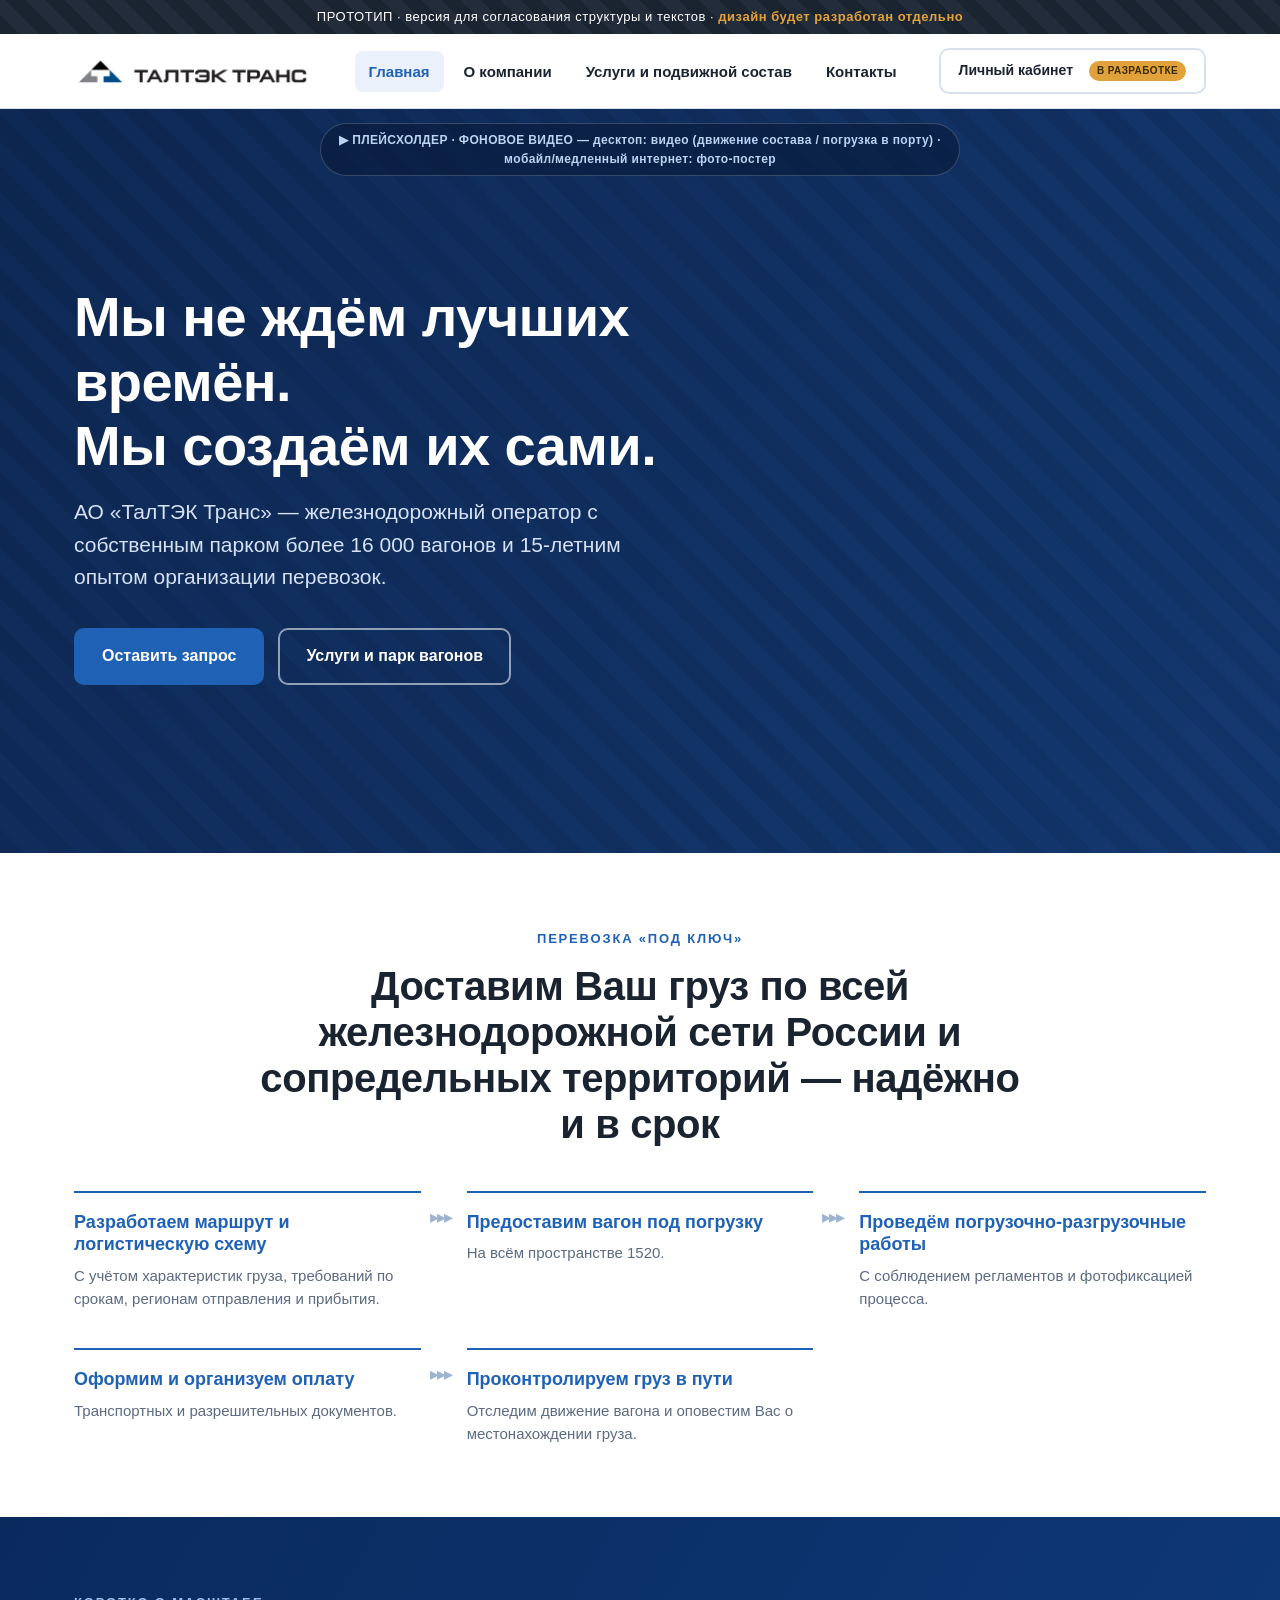
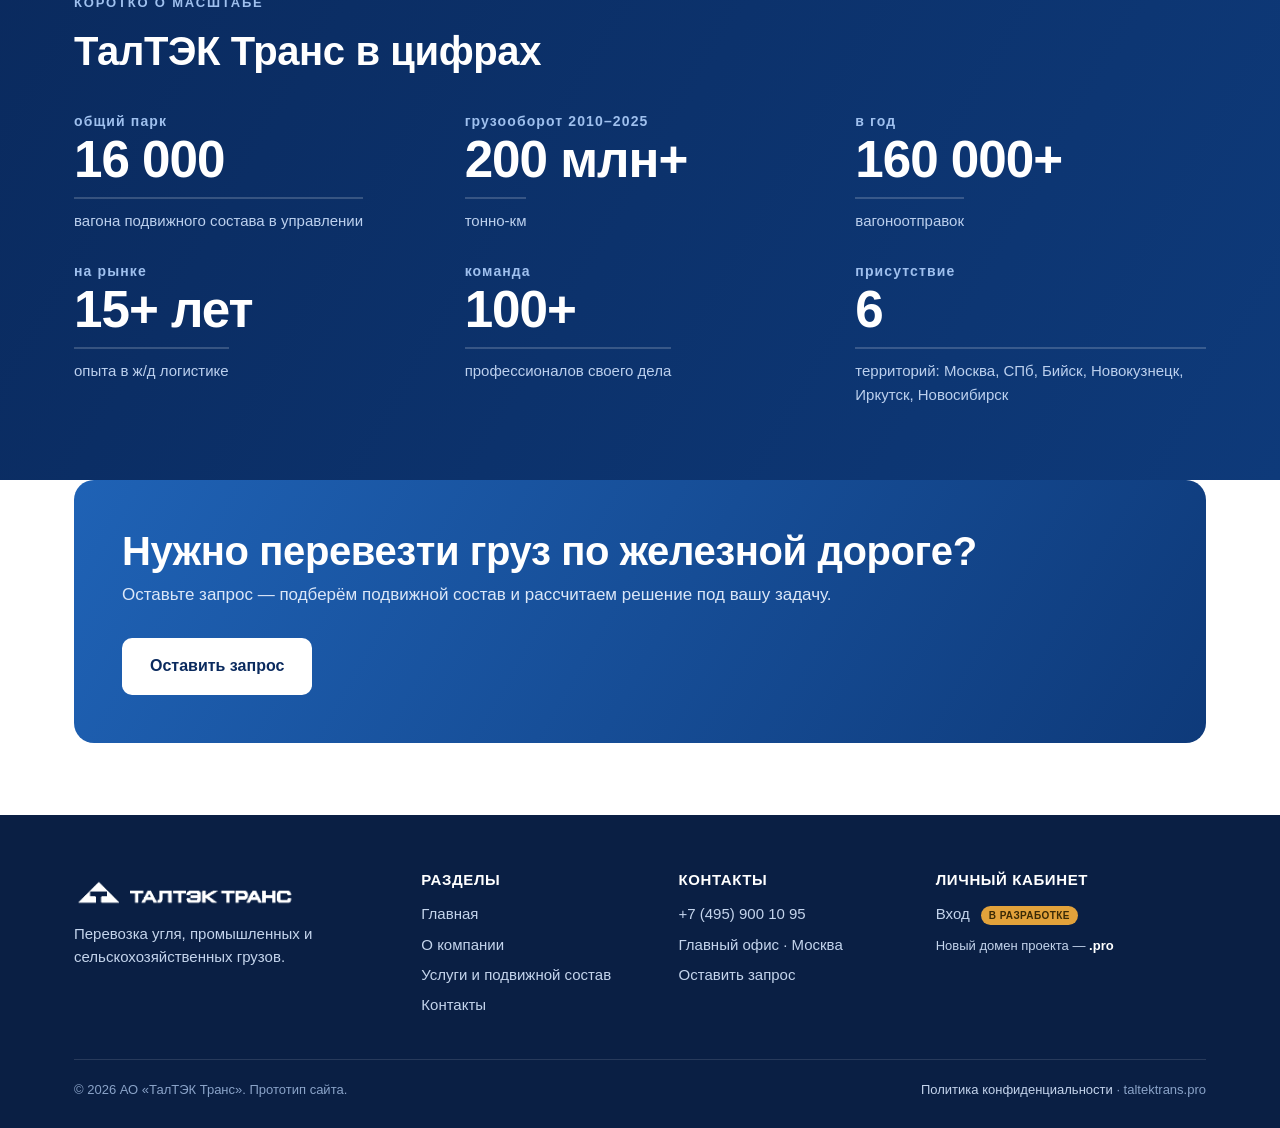
==== commit 81eaf81e: "Hero: префикс «АО», убрано предложение про экспедирование/сопровождение Co-Authored-By: Claude Opus " ====
--- a/index.html
+++ b/index.html
@@ -36,7 +36,7 @@
   <div class="container">
     <div class="inner">
       <h1>Мы не ждём лучших времён.<br>Мы создаём их сами.</h1>
-      <p>ТалТЭК Транс — железнодорожный оператор с собственным парком более 16&nbsp;000 вагонов и 15-летним опытом организации перевозок. Берём на себя экспедирование и круглосуточно сопровождаем перевозку «под ключ».</p>
+      <p>АО «ТалТЭК Транс» — железнодорожный оператор с собственным парком более 16&nbsp;000 вагонов и 15-летним опытом организации перевозок.</p>
       <div class="cta">
         <a class="btn btn-primary" href="contacts.html#form">Оставить запрос</a>
         <a class="btn btn-ghost" href="services.html">Услуги и парк вагонов</a>
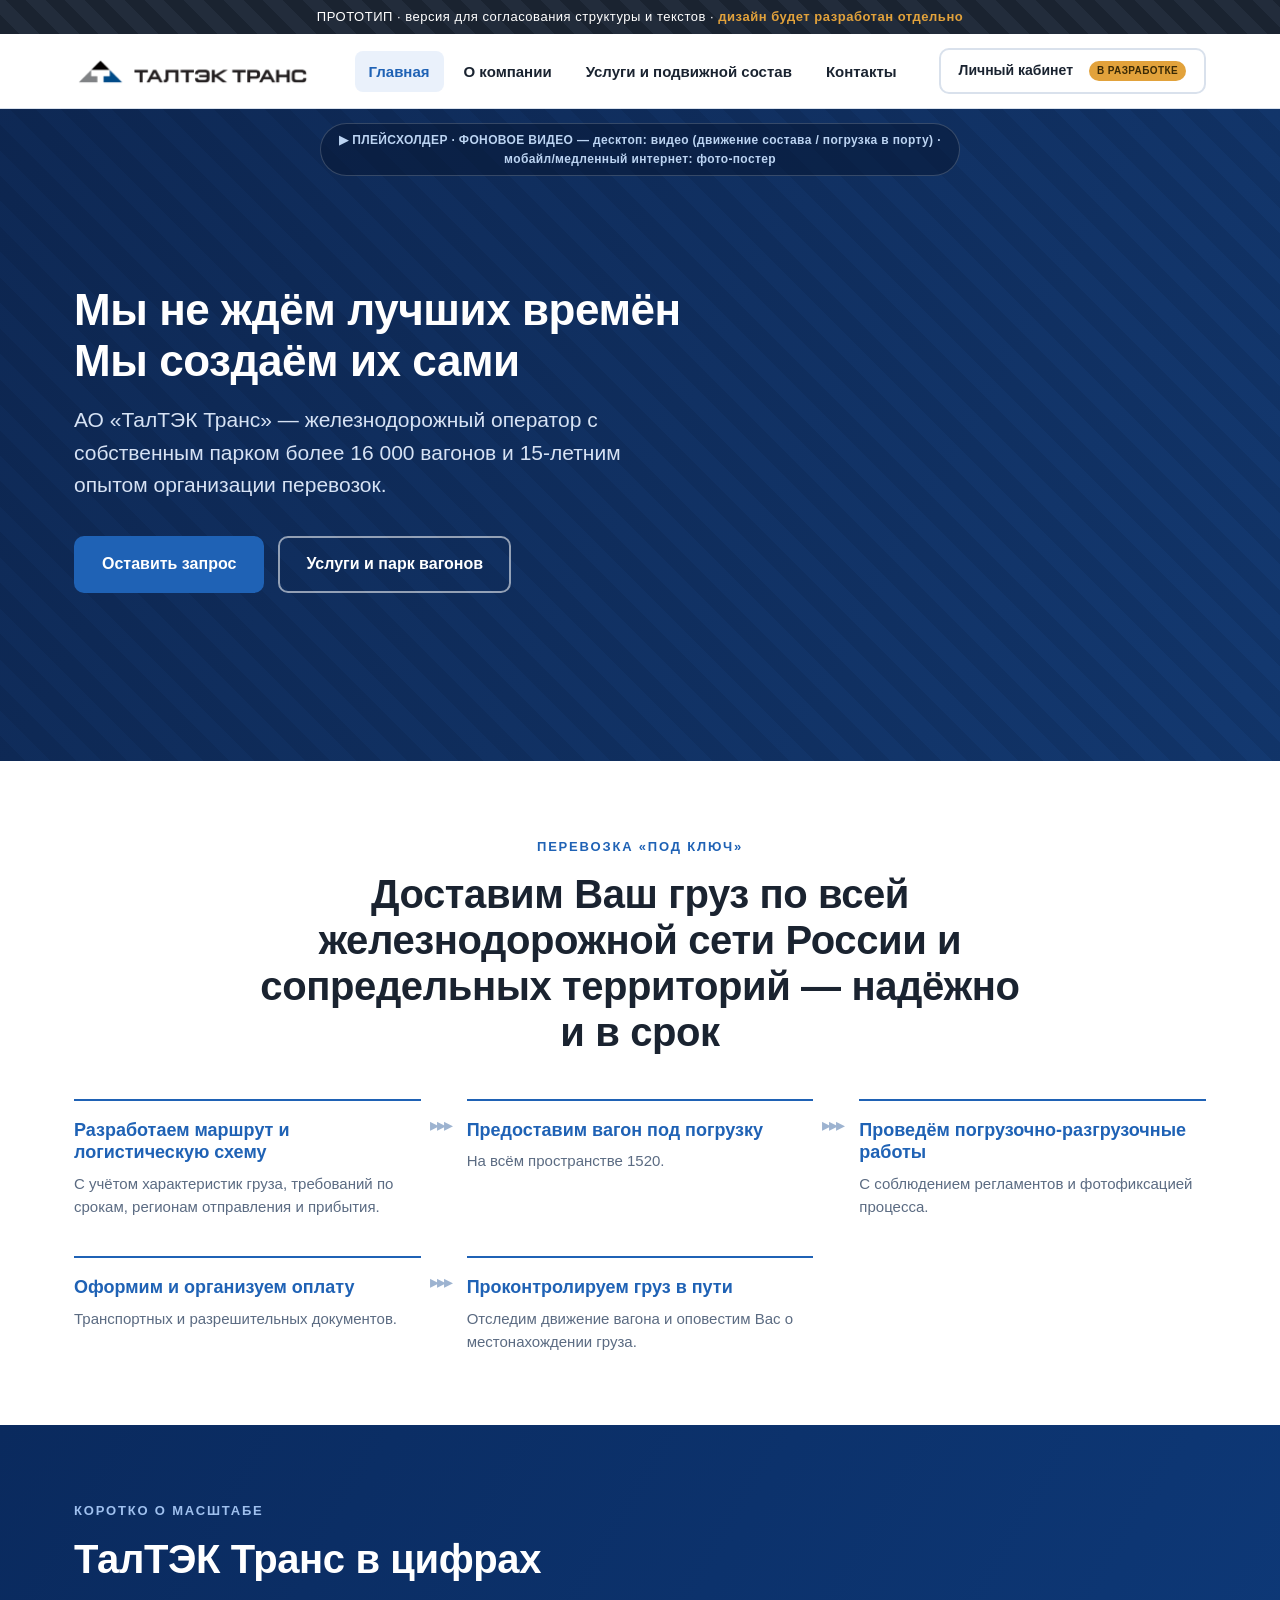
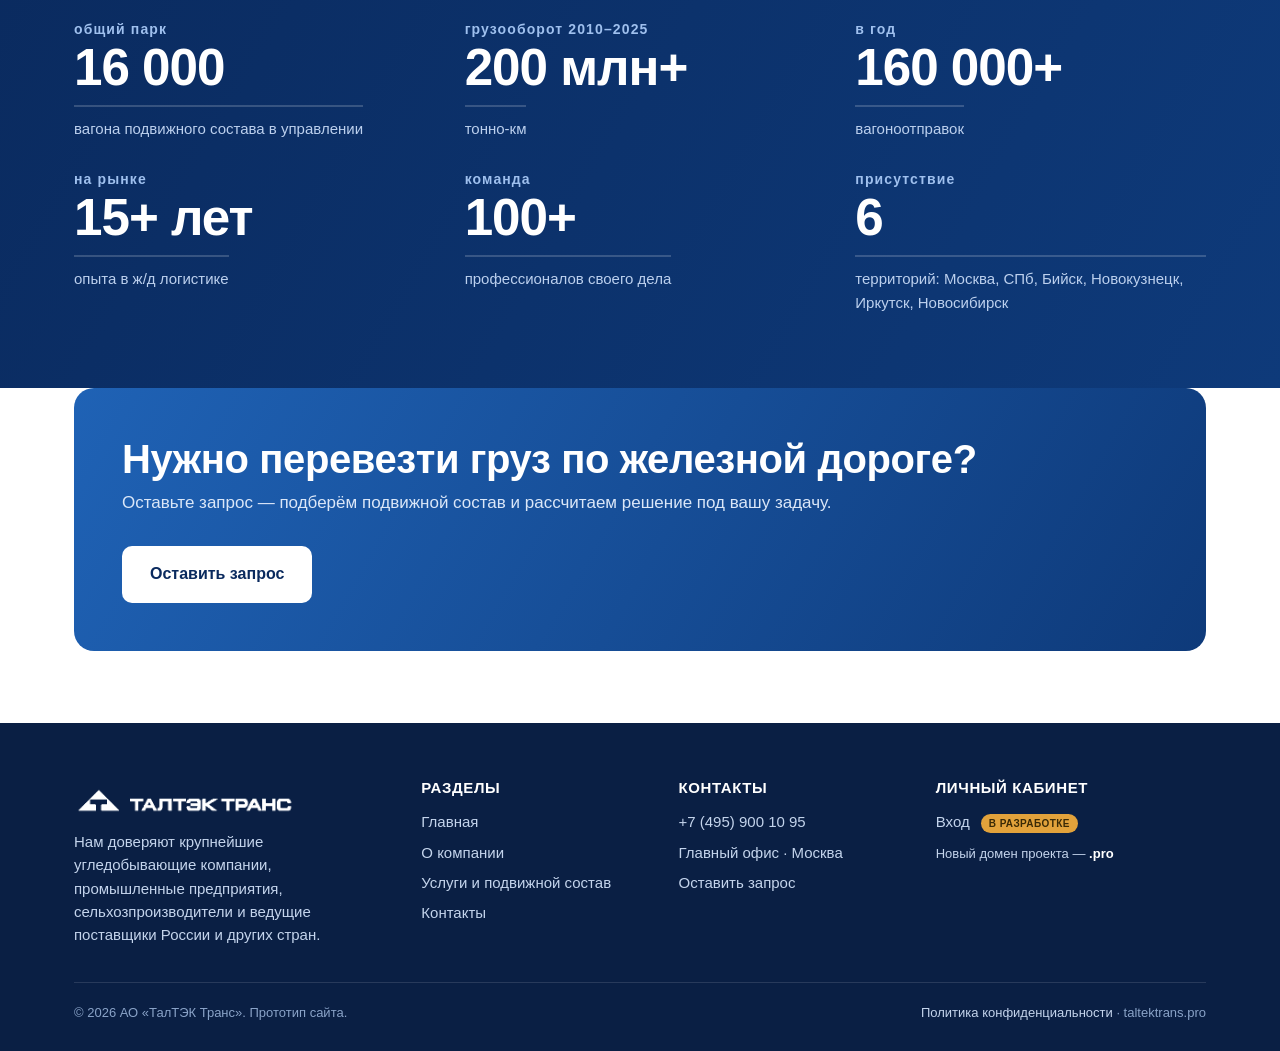
==== commit cc6253b4: "Удалён блок «Что вы получаете» с Услуг; новый текст футера (все стр.); hero-слоган: без точек, меньш" ====
--- a/index.html
+++ b/index.html
@@ -35,7 +35,7 @@
   <div class="hero-cap">▶ ПЛЕЙСХОЛДЕР · ФОНОВОЕ ВИДЕО — десктоп: видео (движение состава / погрузка в порту) · мобайл/медленный интернет: фото-постер</div>
   <div class="container">
     <div class="inner">
-      <h1>Мы не ждём лучших времён.<br>Мы создаём их сами.</h1>
+      <h1>Мы не ждём лучших времён<br>Мы создаём их сами</h1>
       <p>АО «ТалТЭК Транс» — железнодорожный оператор с собственным парком более 16&nbsp;000 вагонов и 15-летним опытом организации перевозок.</p>
       <div class="cta">
         <a class="btn btn-primary" href="contacts.html#form">Оставить запрос</a>
@@ -112,7 +112,7 @@
     <div class="cols">
       <div>
         <a class="brand" href="index.html"><img class="logo" src="assets/logo-white.png" alt="ТалТЭК Транс" width="486" height="61"></a>
-        <p style="margin-top:16px;max-width:280px">Перевозка угля, промышленных и сельскохозяйственных грузов.</p>
+        <p style="margin-top:16px;max-width:280px">Нам доверяют крупнейшие угледобывающие компании, промышленные предприятия, сельхозпроизводители и ведущие поставщики России и других стран.</p>
       </div>
       <div>
         <h4>Разделы</h4>
--- a/assets/styles.css
+++ b/assets/styles.css
@@ -93,7 +93,7 @@
 .hero-cap{position:absolute;top:14px;left:50%;transform:translateX(-50%);z-index:3;max-width:90%;text-align:center;font-size:12px;font-weight:600;letter-spacing:.03em;color:#bcd4f2;background:rgba(8,24,54,.55);border:1px solid rgba(255,255,255,.18);padding:7px 16px;border-radius:30px}
 .hero .inner{position:relative;z-index:2;padding:104px 0 96px;max-width:760px}
 .hero .ribbon{display:inline-block;font-size:14px;font-weight:700;letter-spacing:.02em;background:rgba(255,255,255,.12);border:1px solid rgba(255,255,255,.25);padding:8px 16px;border-radius:40px;margin-bottom:22px}
-.hero h1{color:#fff}
+.hero h1{color:#fff;font-size:clamp(28px,3.6vw,44px)}
 .hero p{font-size:clamp(17px,2vw,21px);color:#d6e2f4;margin-top:18px;max-width:600px}
 .hero .cta{display:flex;gap:14px;flex-wrap:wrap;margin-top:34px}
 .hero .media-note{position:absolute;right:20px;bottom:16px;z-index:3;font-size:12px;color:#a9c2e6;background:rgba(8,24,54,.6);padding:6px 12px;border-radius:8px;border:1px solid rgba(255,255,255,.15)}
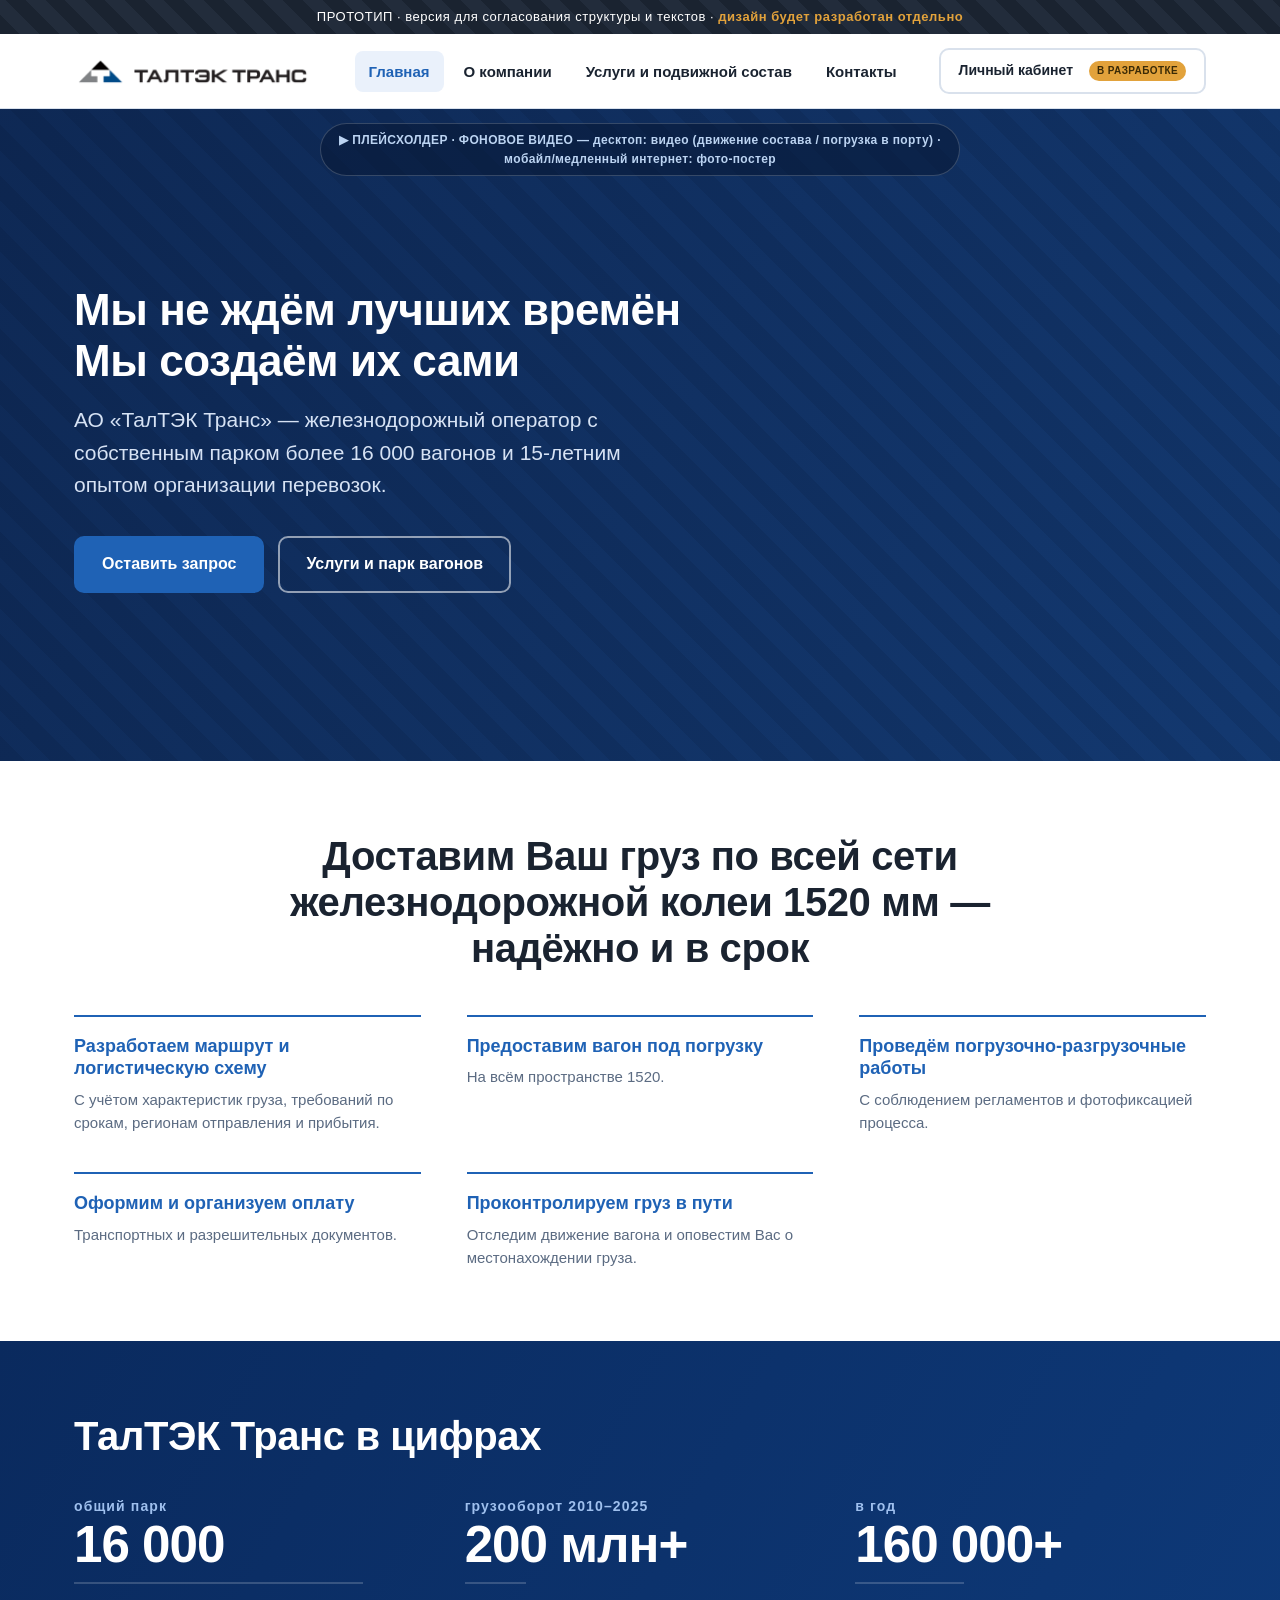
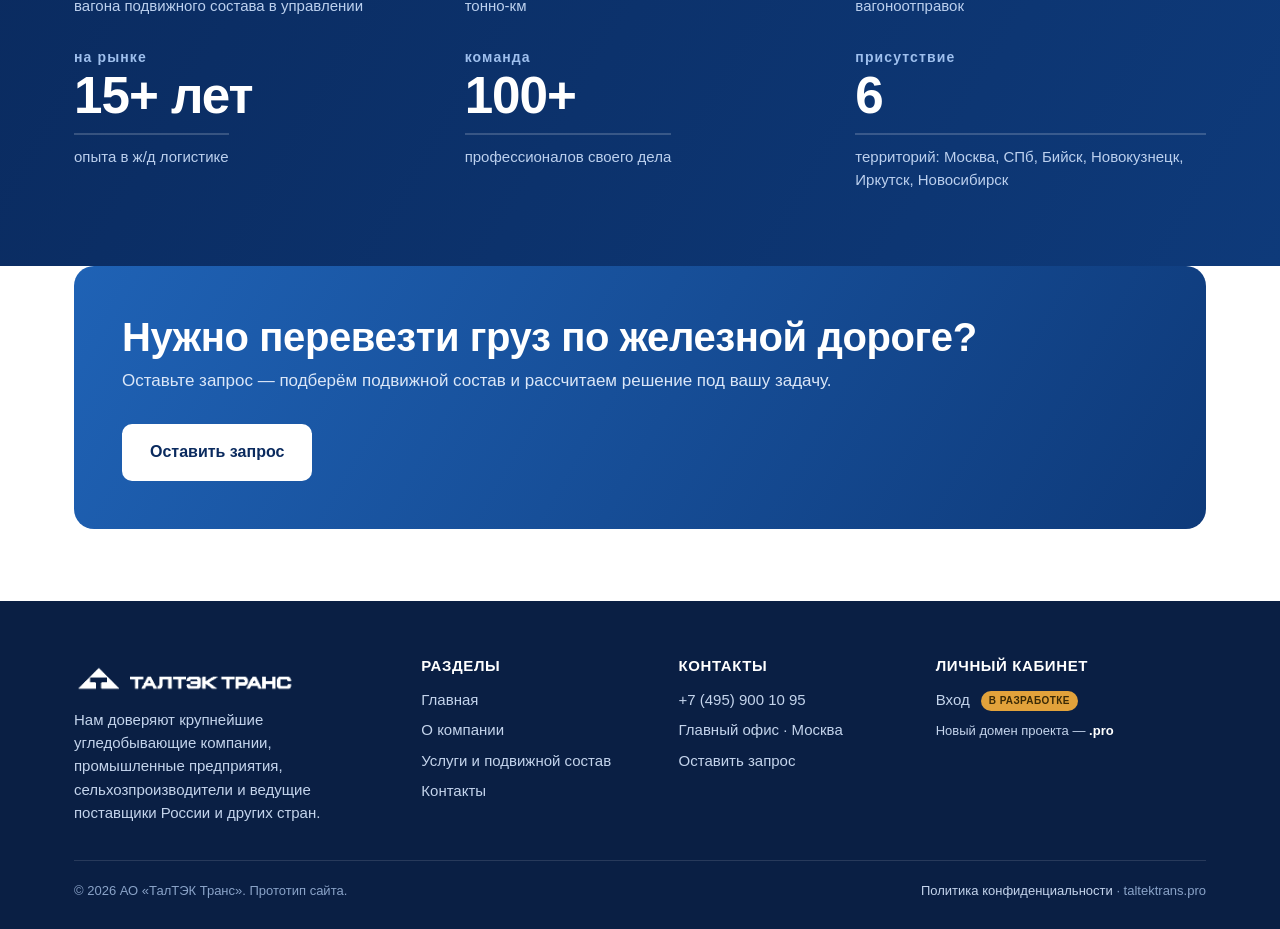
==== commit 0f344e35: "Убраны все кикеры-надзаголовки (display:none), стрелочки между шагами маршрута; новый заголовок секц" ====
--- a/index.html
+++ b/index.html
@@ -50,7 +50,7 @@
   <div class="container">
     <div class="center narrow" style="margin:0 auto 12px">
       <span class="eyebrow">Перевозка «под ключ»</span>
-      <h2>Доставим Ваш груз по всей железнодорожной сети России и сопредельных территорий — надёжно и в&nbsp;срок</h2>
+      <h2>Доставим Ваш груз по всей сети железнодорожной колеи 1520 мм — надёжно и в&nbsp;срок</h2>
     </div>
     <div class="route">
       <div class="rstep">
--- a/assets/styles.css
+++ b/assets/styles.css
@@ -30,7 +30,7 @@
 h2{font-size:clamp(26px,3.4vw,40px)}
 h3{font-size:22px}
 .lead{font-size:clamp(18px,2vw,22px);color:var(--muted);font-weight:400}
-.eyebrow{display:inline-block;font-size:13px;font-weight:700;letter-spacing:.14em;text-transform:uppercase;color:var(--blue);margin-bottom:14px}
+.eyebrow{display:none}
 .muted{color:var(--muted)}
 .center{text-align:center}
 .narrow{max-width:760px}
@@ -124,7 +124,6 @@
 .rstep{position:relative;padding-top:18px;border-top:2px solid var(--blue)}
 .rstep .rtitle{color:var(--blue);font-weight:800;font-size:18px;line-height:1.25;margin-bottom:8px}
 .rstep .rdesc{color:var(--muted);font-size:15px}
-.rstep:not(:nth-child(3n)):not(:last-child)::after{content:"▸";position:absolute;top:11px;right:-30px;color:#9db3d0;font-size:18px;letter-spacing:-2px;text-shadow:-7px 0 #9db3d0,-14px 0 #9db3d0}
 
 .section-bg{background:var(--bg)}
 .section-navy{background:linear-gradient(120deg,var(--navy),var(--navy-2));color:#fff}
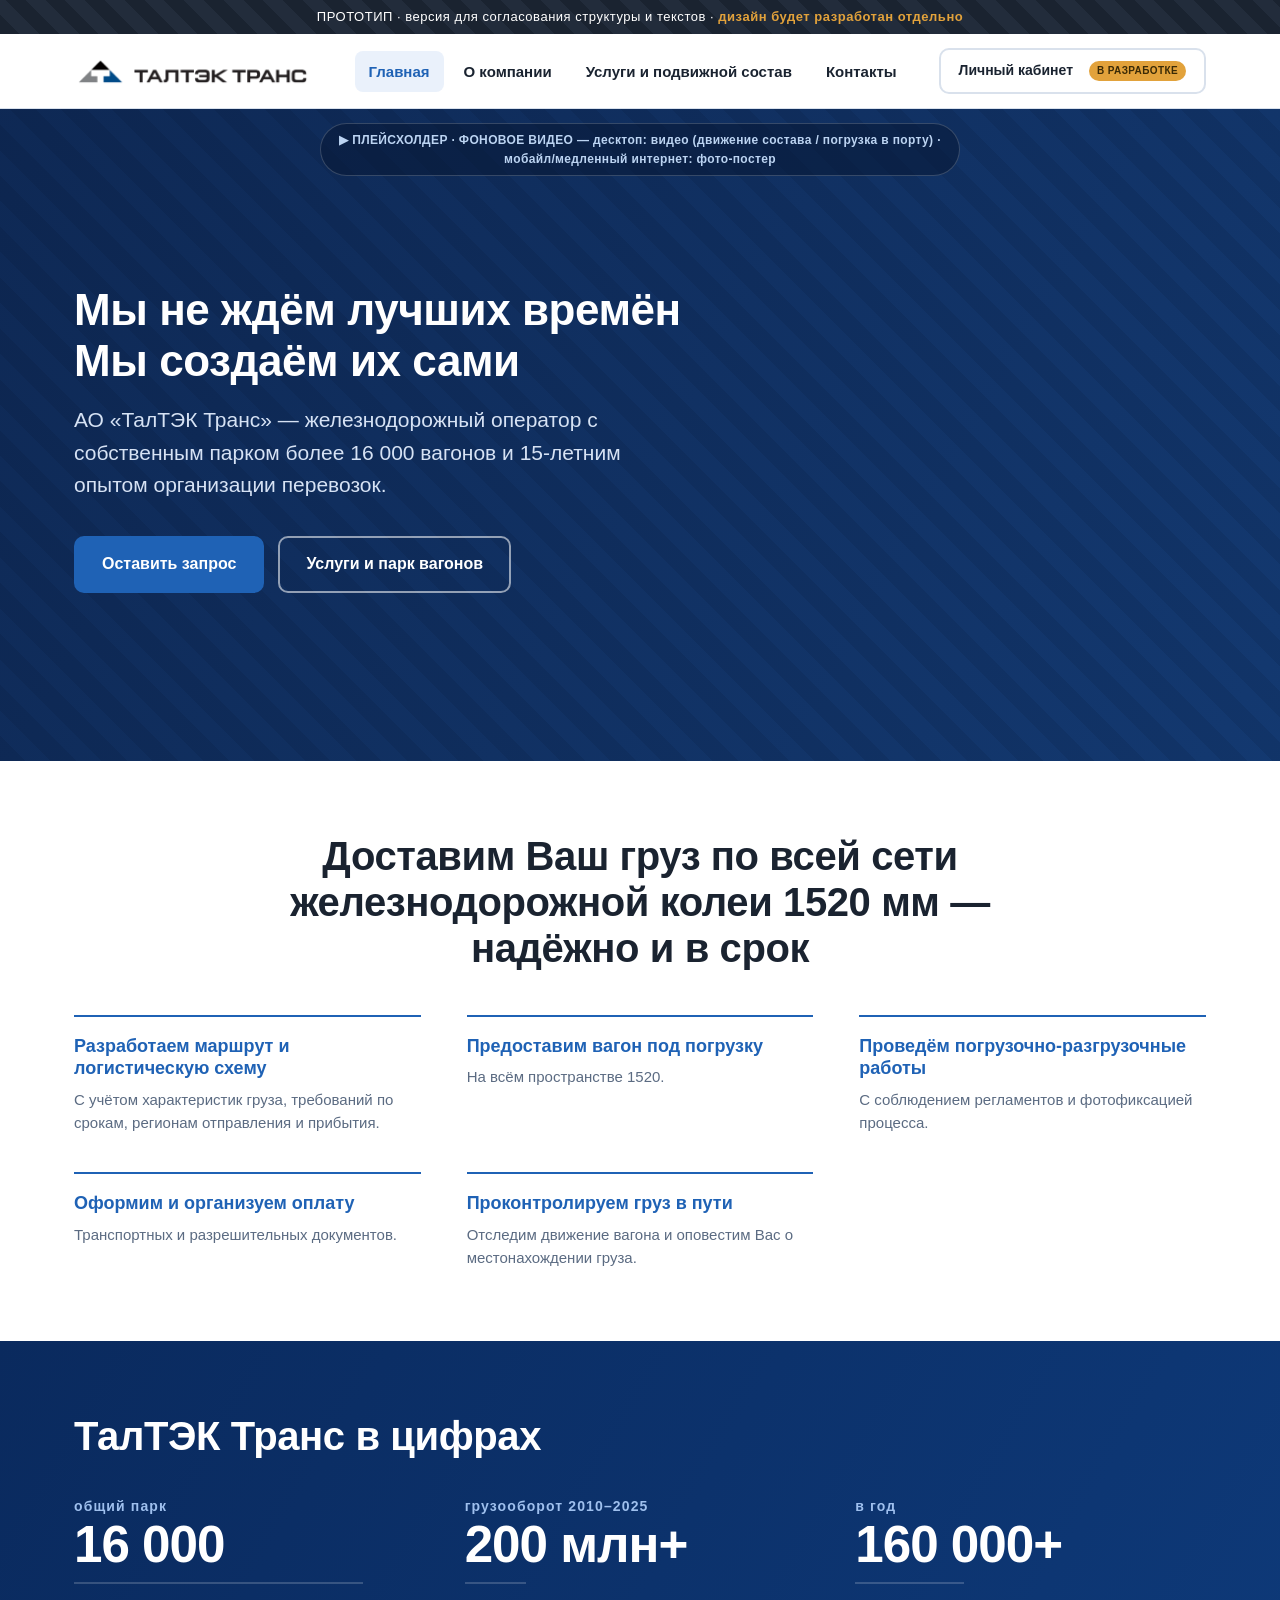
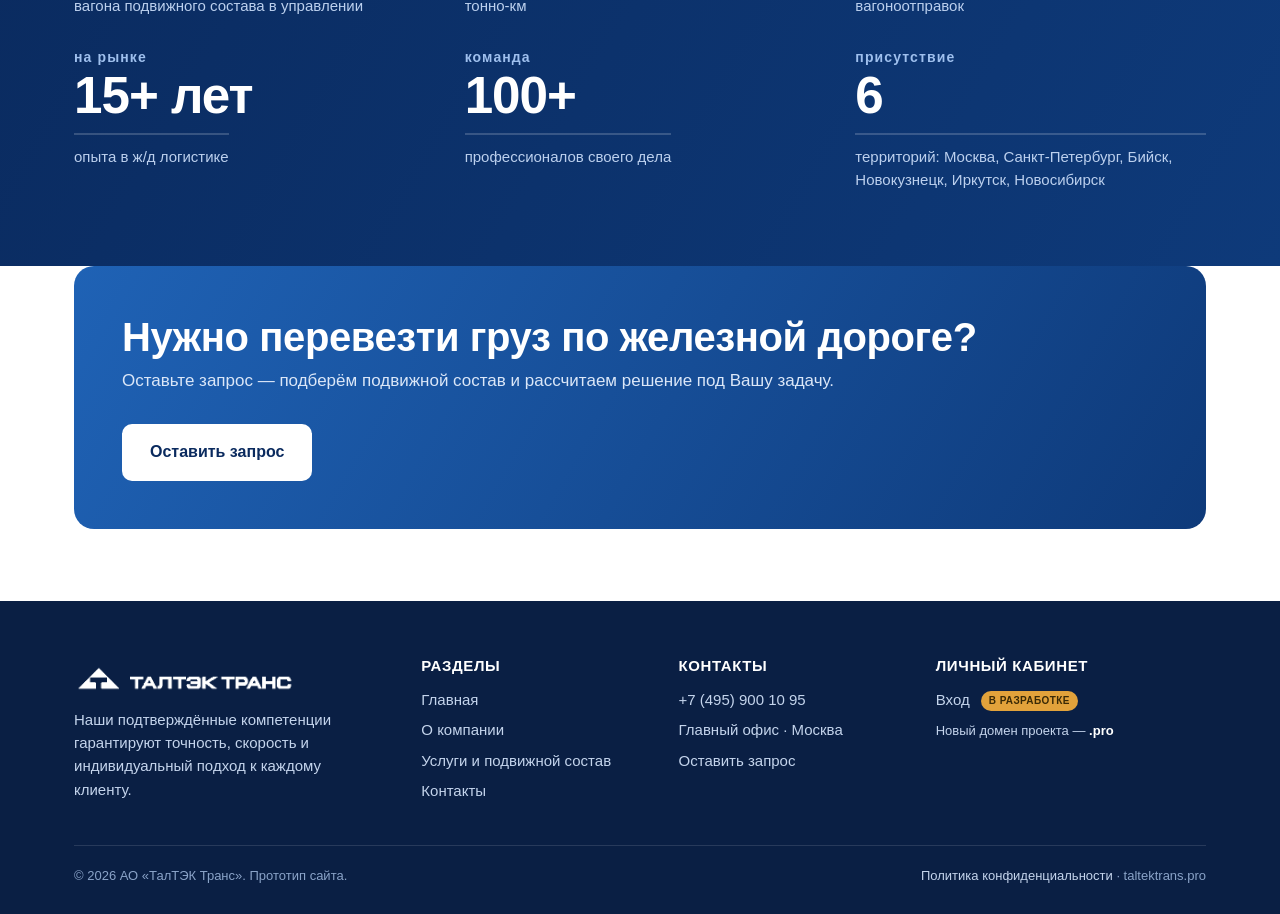
==== commit 8fbb508a: "Футер: новый текст про компетенции (все стр.); заглавная «Ваш» (4 места); СПб → Санкт-Петербург Co-A" ====
--- a/index.html
+++ b/index.html
@@ -88,7 +88,7 @@
       <div class="stat"><div class="num"><span class="u">в год</span>160 000+</div><div class="lbl">вагоноотправок</div></div>
       <div class="stat"><div class="num"><span class="u">на рынке</span>15+ лет</div><div class="lbl">опыта в ж/д логистике</div></div>
       <div class="stat"><div class="num"><span class="u">команда</span>100+</div><div class="lbl">профессионалов своего дела</div></div>
-      <div class="stat"><div class="num"><span class="u">присутствие</span>6</div><div class="lbl">территорий: Москва, СПб, Бийск, Новокузнецк, Иркутск, Новосибирск</div></div>
+      <div class="stat"><div class="num"><span class="u">присутствие</span>6</div><div class="lbl">территорий: Москва, Санкт-Петербург, Бийск, Новокузнецк, Иркутск, Новосибирск</div></div>
     </div>
   </div>
 </section>
@@ -99,7 +99,7 @@
     <div class="cta-band">
       <div>
         <h2>Нужно перевезти груз по железной дороге?</h2>
-        <p>Оставьте запрос — подберём подвижной состав и рассчитаем решение под вашу задачу.</p>
+        <p>Оставьте запрос — подберём подвижной состав и рассчитаем решение под Вашу задачу.</p>
       </div>
       <a class="btn btn-primary" style="background:#fff;color:var(--navy)" href="contacts.html#form">Оставить запрос</a>
     </div>
@@ -112,7 +112,7 @@
     <div class="cols">
       <div>
         <a class="brand" href="index.html"><img class="logo" src="assets/logo-white.png" alt="ТалТЭК Транс" width="486" height="61"></a>
-        <p style="margin-top:16px;max-width:280px">Нам доверяют крупнейшие угледобывающие компании, промышленные предприятия, сельхозпроизводители и ведущие поставщики России и других стран.</p>
+        <p style="margin-top:16px;max-width:280px">Наши подтверждённые компетенции гарантируют точность, скорость и индивидуальный подход к каждому клиенту.</p>
       </div>
       <div>
         <h4>Разделы</h4>
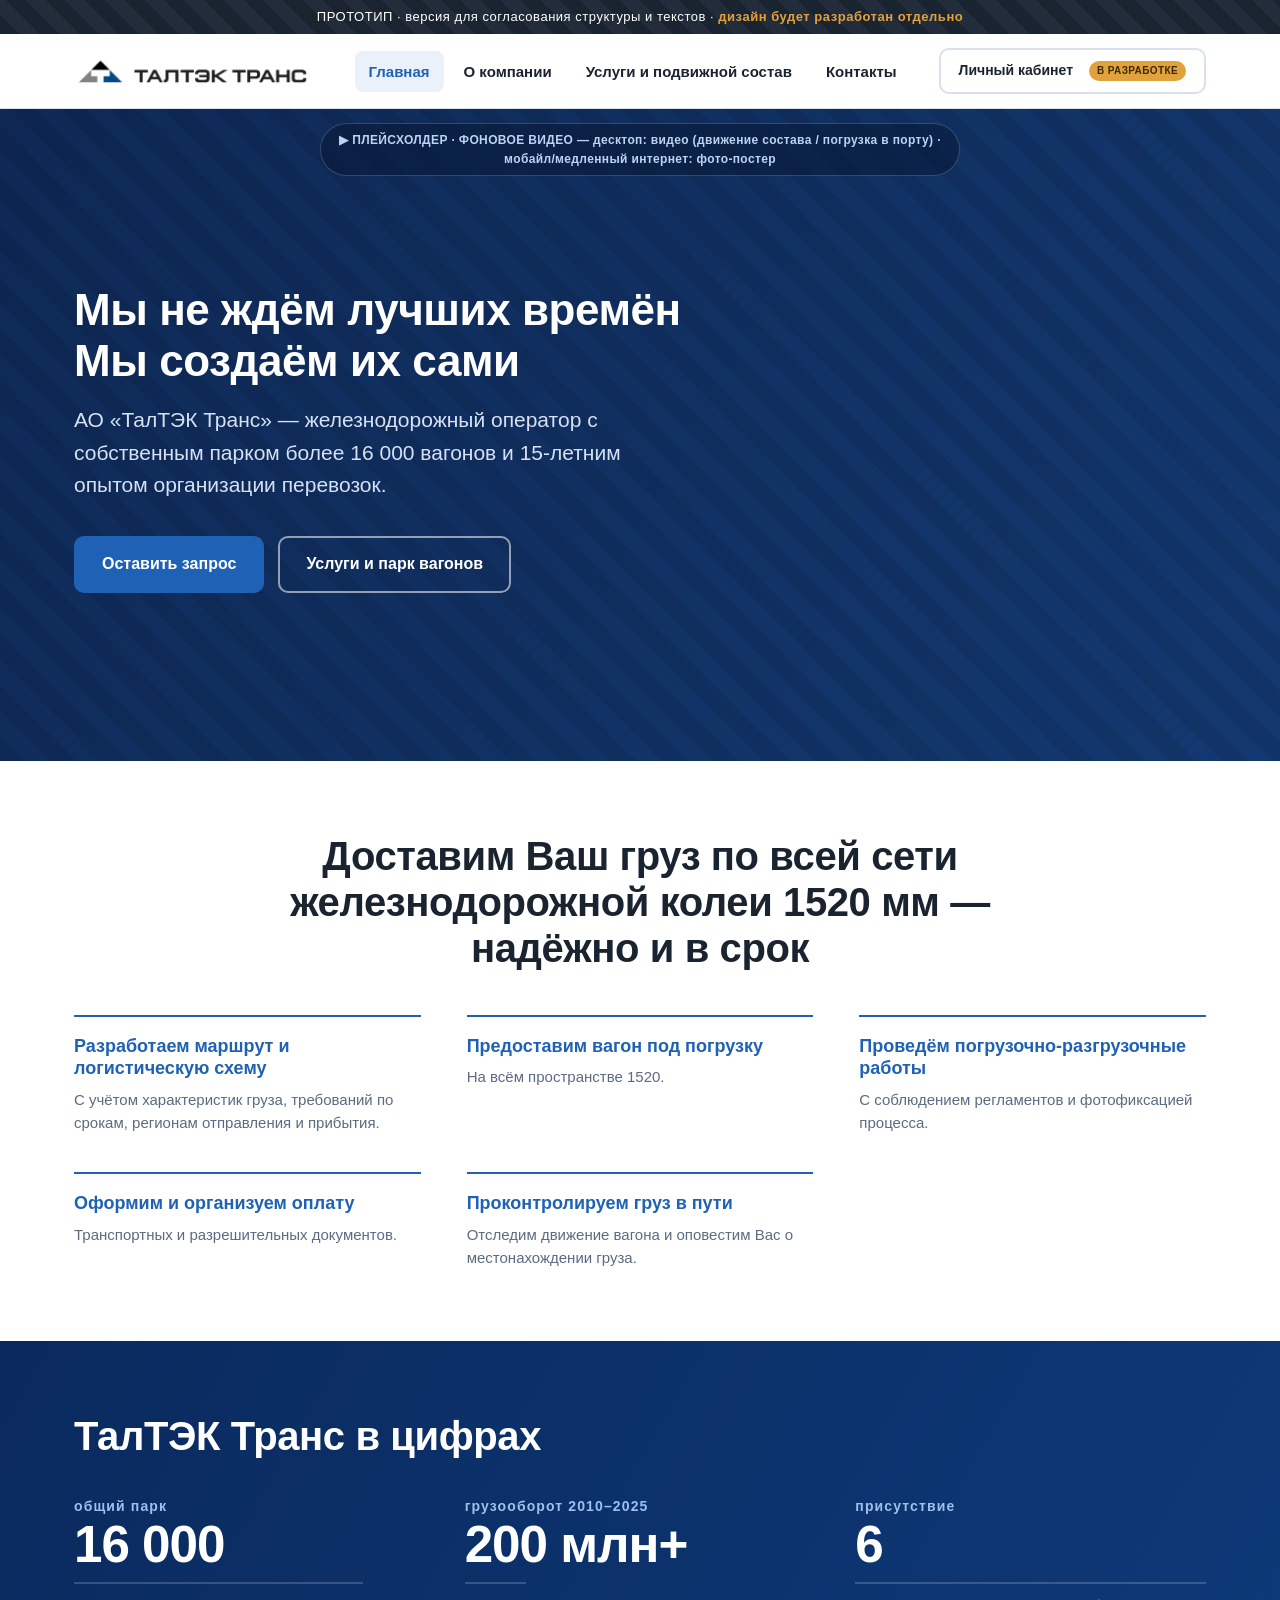
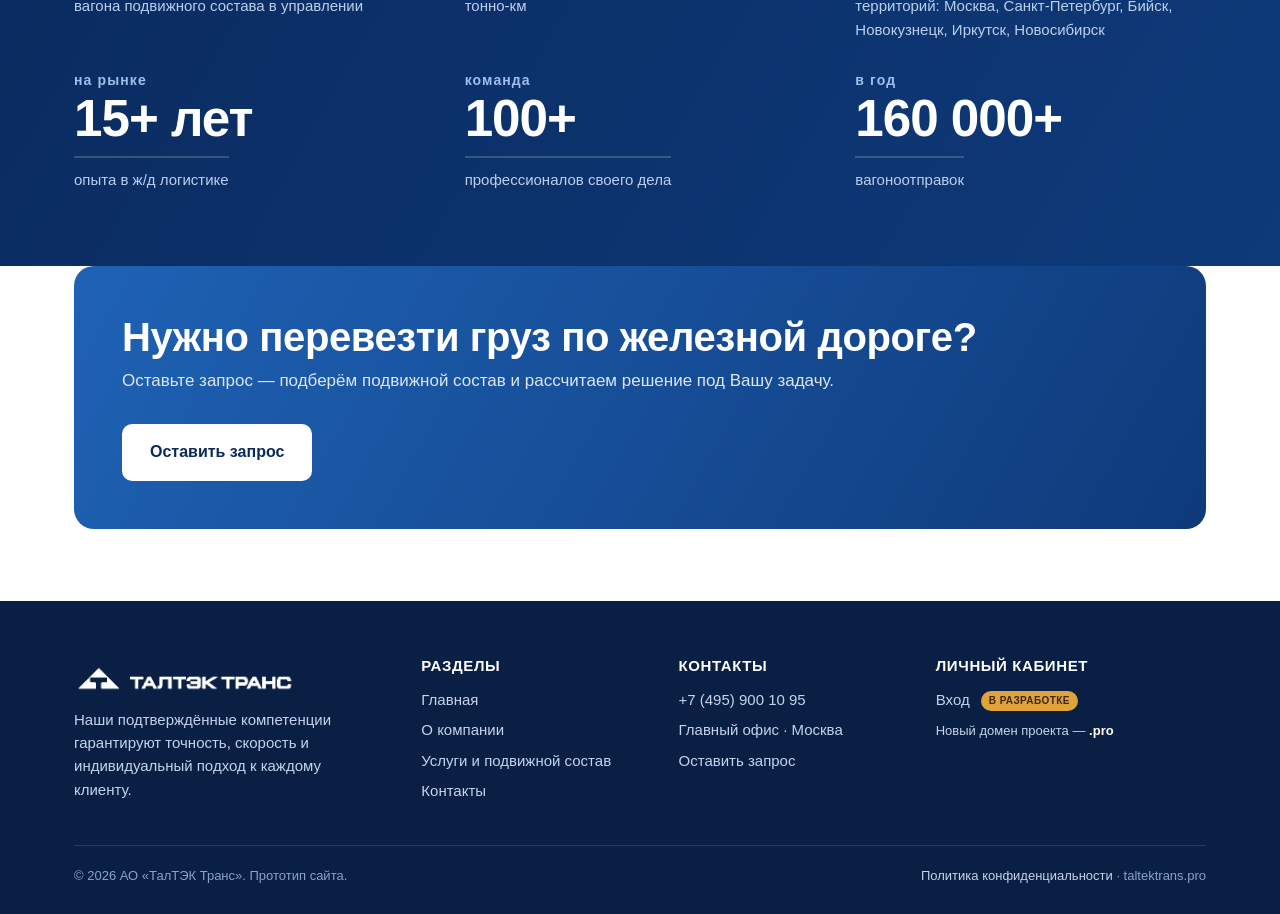
==== commit 206ca2ad: "Цифры: «в год 160 000+» и «присутствие 6 территорий» поменяны местами Co-Authored-By: Claude Opus 4." ====
--- a/index.html
+++ b/index.html
@@ -85,10 +85,10 @@
     <div class="stats mt40">
       <div class="stat"><div class="num"><span class="u">общий парк</span>16 000</div><div class="lbl">вагона подвижного состава в управлении</div></div>
       <div class="stat"><div class="num"><span class="u">грузооборот 2010–2025</span>200 млн+</div><div class="lbl">тонно-км</div></div>
-      <div class="stat"><div class="num"><span class="u">в год</span>160 000+</div><div class="lbl">вагоноотправок</div></div>
+      <div class="stat"><div class="num"><span class="u">присутствие</span>6</div><div class="lbl">территорий: Москва, Санкт-Петербург, Бийск, Новокузнецк, Иркутск, Новосибирск</div></div>
       <div class="stat"><div class="num"><span class="u">на рынке</span>15+ лет</div><div class="lbl">опыта в ж/д логистике</div></div>
       <div class="stat"><div class="num"><span class="u">команда</span>100+</div><div class="lbl">профессионалов своего дела</div></div>
-      <div class="stat"><div class="num"><span class="u">присутствие</span>6</div><div class="lbl">территорий: Москва, Санкт-Петербург, Бийск, Новокузнецк, Иркутск, Новосибирск</div></div>
+      <div class="stat"><div class="num"><span class="u">в год</span>160 000+</div><div class="lbl">вагоноотправок</div></div>
     </div>
   </div>
 </section>
